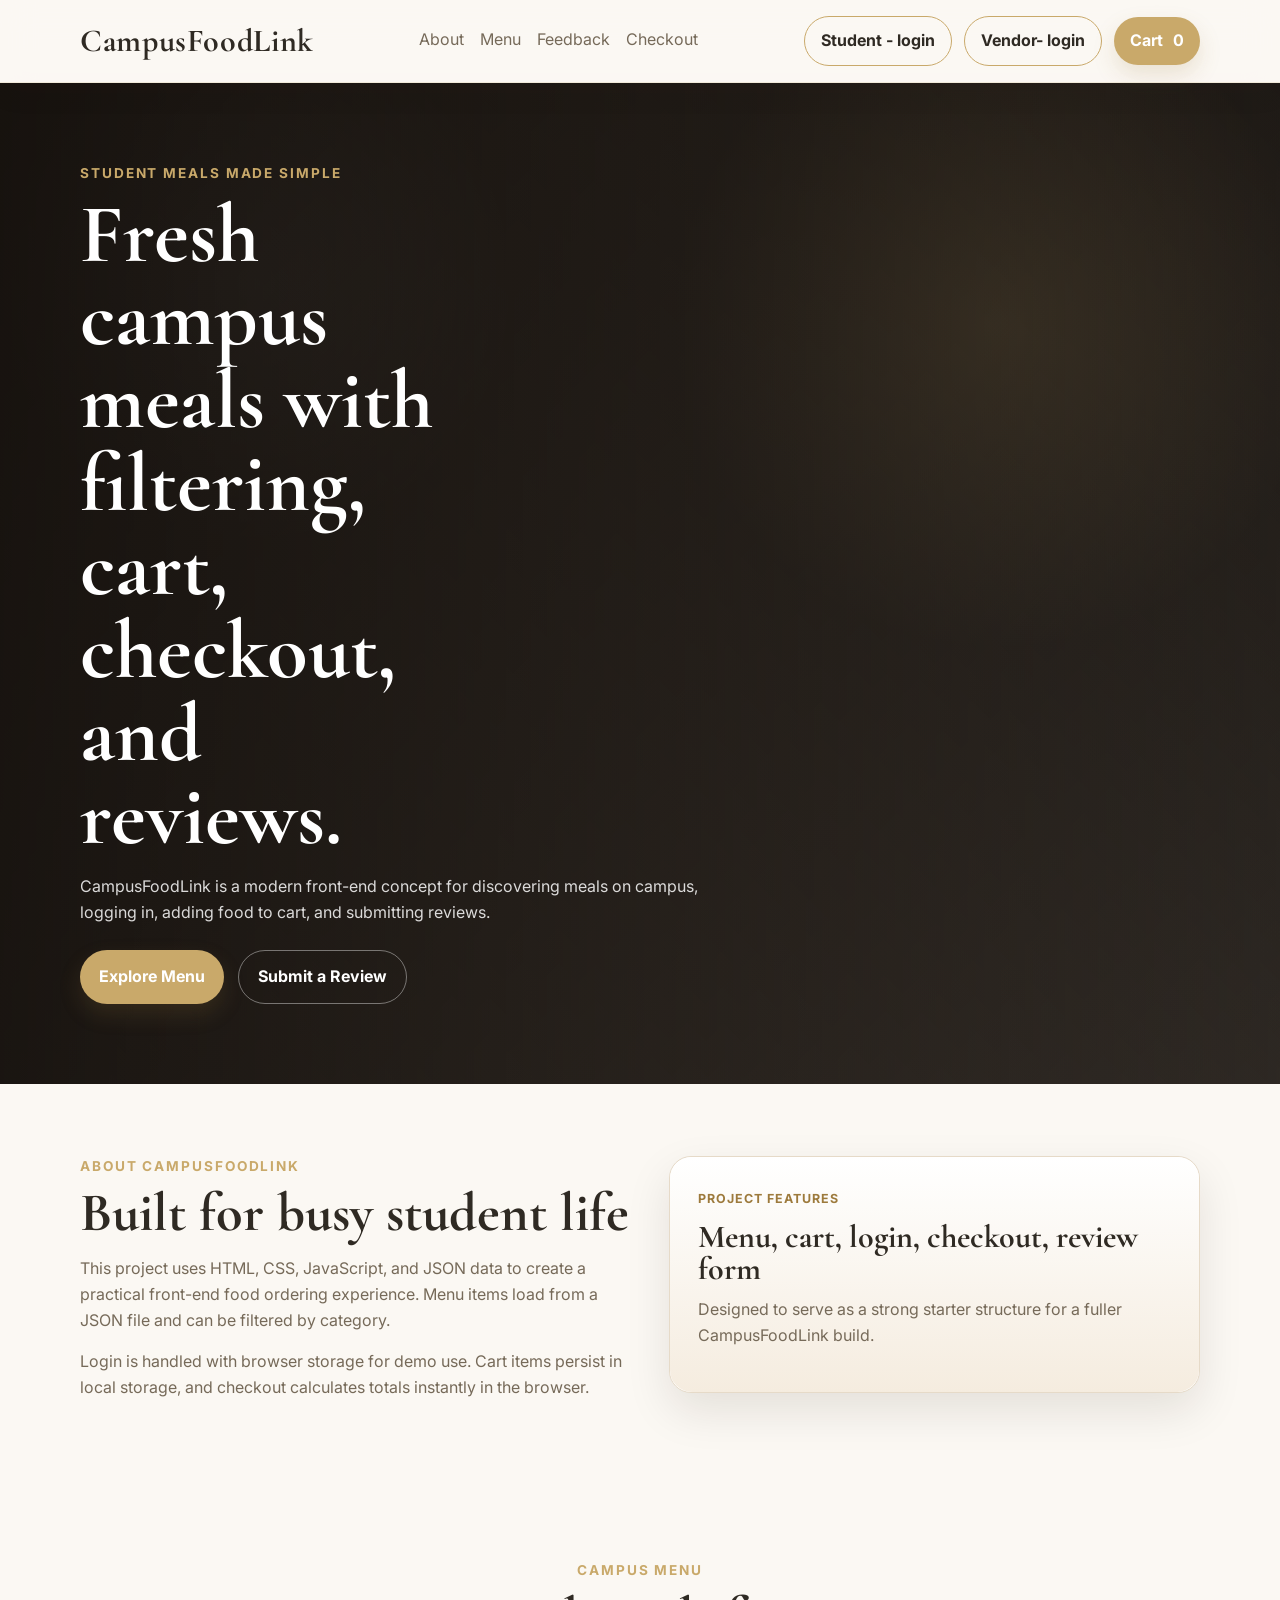
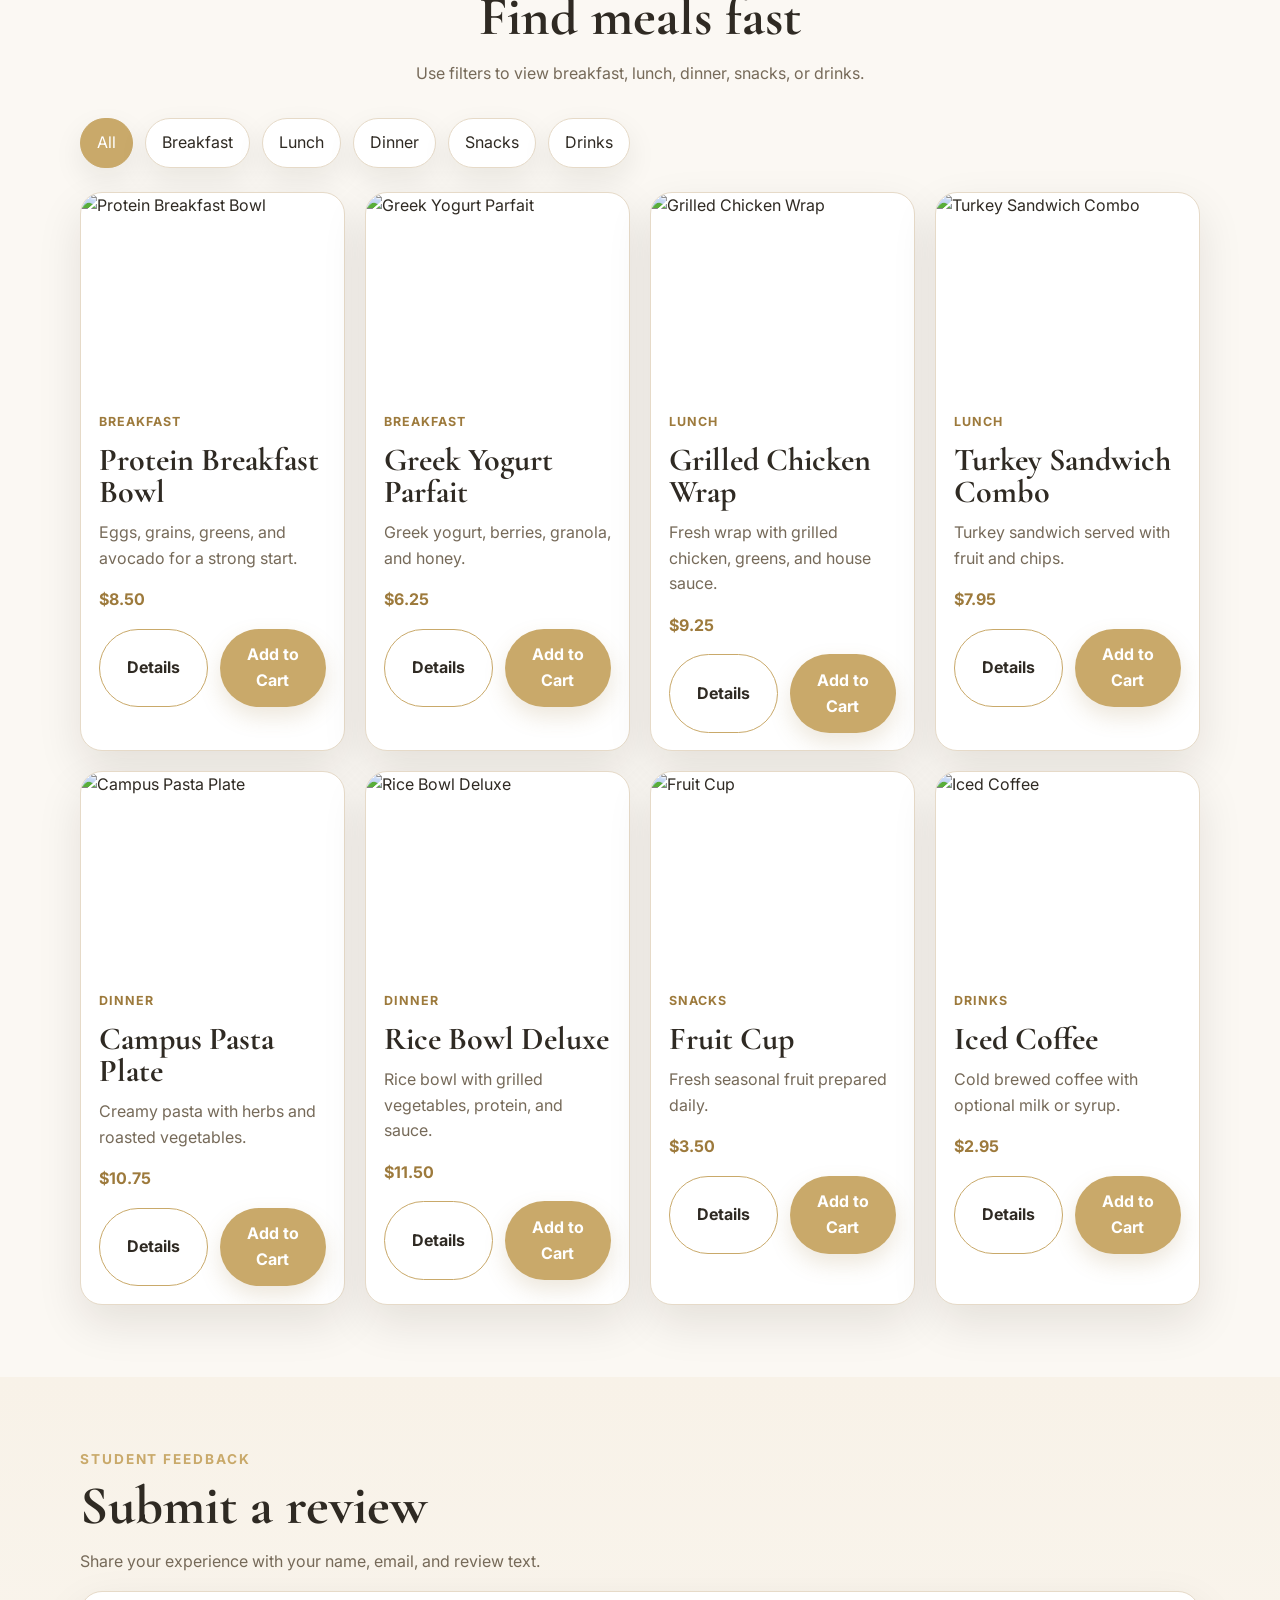
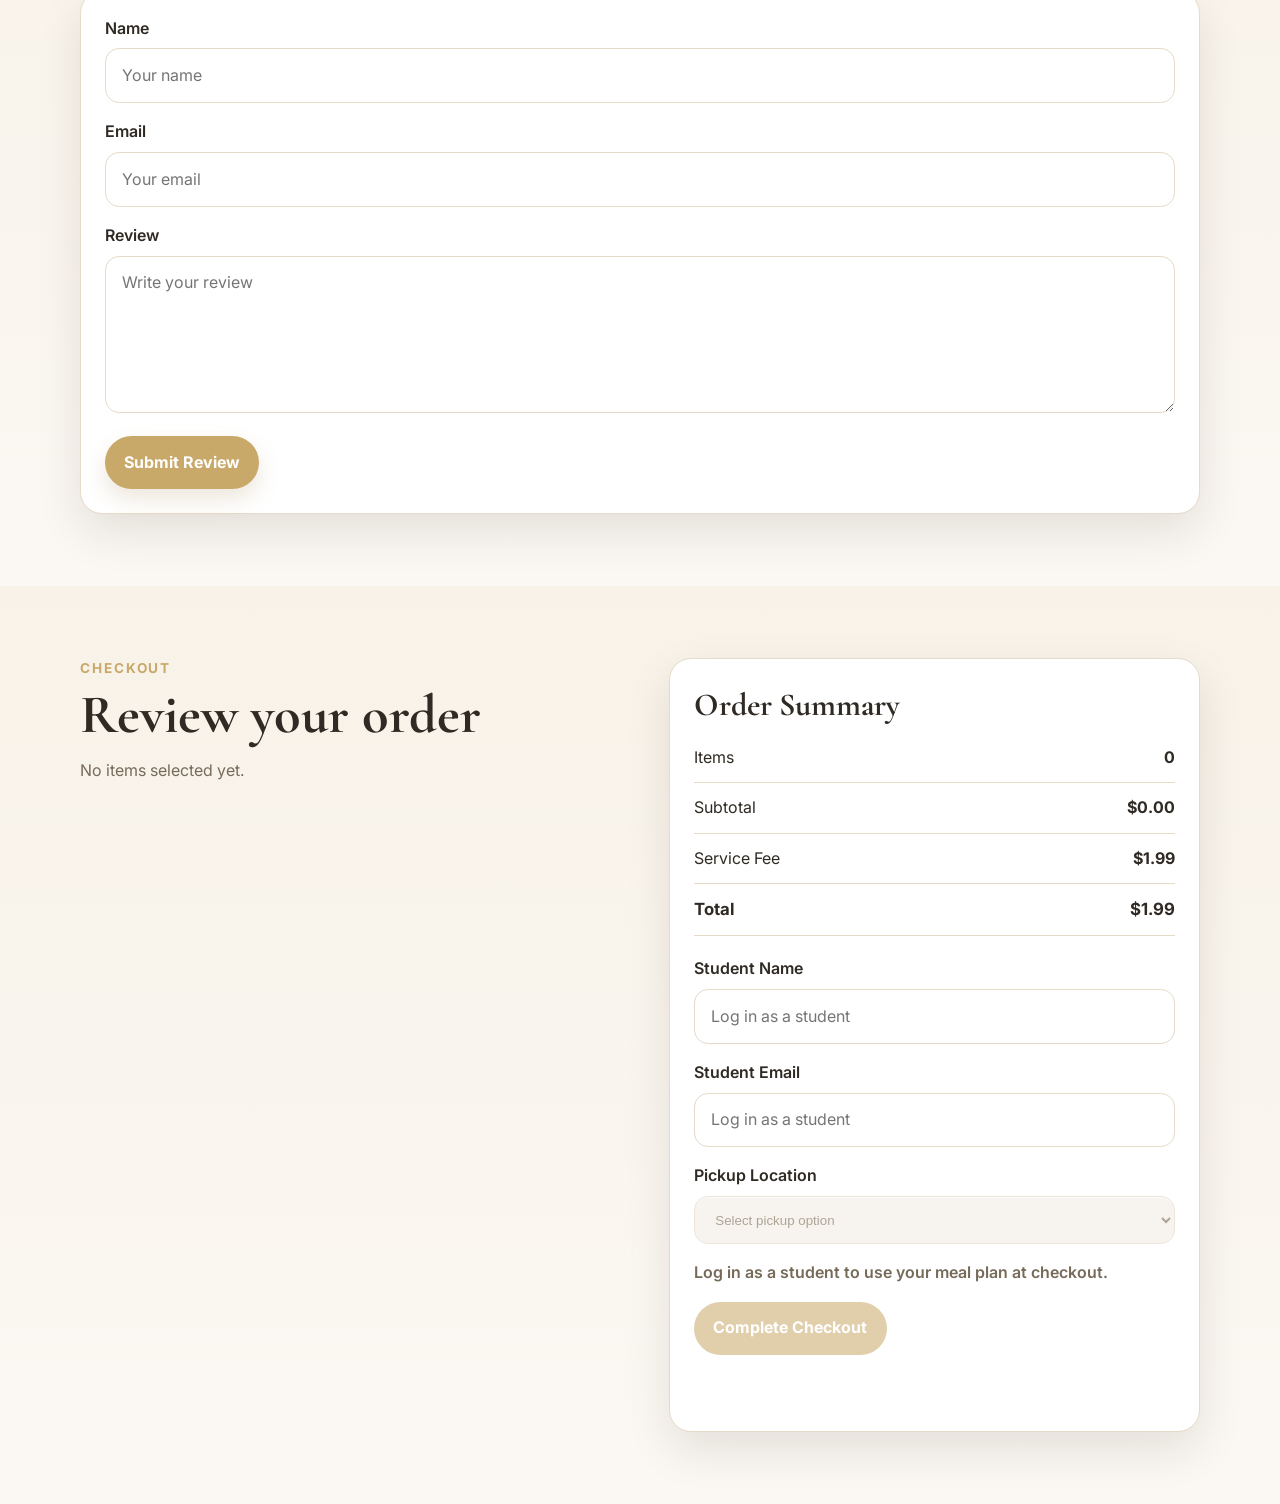
==== index.html @ eb5ac21d "Add files via upload" ====
<!DOCTYPE html>
<html lang="en">
<head>
  <meta charset="UTF-8" />
  <meta name="viewport" content="width=device-width, initial-scale=1.0" />
  <title>CampusFoodLink</title>
  <meta name="description" content="CampusFoodLink helps students discover meals, add items to cart, review food, and simulate checkout." />
  <link rel="preconnect" href="https://fonts.googleapis.com">
  <link rel="preconnect" href="https://fonts.gstatic.com" crossorigin>
  <link href="https://fonts.googleapis.com/css2?family=Cormorant+Garamond:wght@400;500;600;700&family=Inter:wght@400;500;600;700&display=swap" rel="stylesheet">
  <link rel="stylesheet" href="./styles.css" />
</head>
<body>
  <header class="site-header">
    <div class="container nav-wrap">
      <a class="brand" href="#home">CampusFoodLink</a>
      <nav class="site-nav" aria-label="Primary">
        <a href="#about">About</a>
        <a href="#menu">Menu</a>
        <a href="#reviews">Feedback</a>
        <a href="#checkout">Checkout</a>
      </nav>
      <div class="nav-actions">
        <button id="loginToggle" class="button button-outline button-small">Student - login</button>
        <button id="vendorToggle" class="button button-outline button-small">Vendor- login</button>
        <button id="cartToggle" class="button button-small">Cart <span style="padding-right: 10px;"> </span> <span id="cartCount"> 0</span></button>
      </div>
    </div>
  </header>

  <main>
    <section class="hero" id="home">
      <div class="hero-overlay"></div>
      <div class="container hero-content">
        <p class="eyebrow">Student meals made simple</p>
        <h1>Fresh campus meals with filtering, cart, checkout, and reviews.</h1>
        <p class="hero-copy">
          CampusFoodLink is a modern front-end concept for discovering meals on campus,
          logging in, adding food to cart, and submitting reviews.
        </p>
        <div class="hero-actions">
          <a class="button" href="#menu">Explore Menu</a>
          <a class="button button-ghost" href="#reviews">Submit a Review</a>
        </div>
      </div>
    </section>

    <section class="section-gap" id="about">
      <div class="container two-col">
        <div>
          <p class="eyebrow">About CampusFoodLink</p>
          <h2>Built for busy student life</h2>
          <p>
            This project uses HTML, CSS, JavaScript, and JSON data to create a practical
            front-end food ordering experience. Menu items load from a JSON file and can be filtered by category.
          </p>
          <p>
            Login is handled with browser storage for demo use. Cart items persist in local storage,
            and checkout calculates totals instantly in the browser.
          </p>
        </div>
        <div class="info-panel">
          <div class="info-card">
            <span class="tag">Project features</span>
            <h3>Menu, cart, login, checkout, review form</h3>
            <p>Designed to serve as a strong starter structure for a fuller CampusFoodLink build.</p>
          </div>
        </div>
      </div>
    </section>

    <section class="section-gap" id="menu">
      <div class="container">
        <div class="section-heading center">
          <p class="eyebrow">Campus menu</p>
          <h2>Find meals fast</h2>
          <p>Use filters to view breakfast, lunch, dinner, snacks, or drinks.</p>
        </div>

        <div class="filter-bar" id="filterBar">
          <button class="filter-button active" data-category="all">All</button>
          <button class="filter-button" data-category="breakfast">Breakfast</button>
          <button class="filter-button" data-category="lunch">Lunch</button>
          <button class="filter-button" data-category="dinner">Dinner</button>
          <button class="filter-button" data-category="snacks">Snacks</button>
          <button class="filter-button" data-category="drinks">Drinks</button>
        </div>

        <div id="menuGrid" class="menu-grid"></div>
      </div>
    </section>

    <section class="section-gap review-section" id="reviews">
      <div class="container review-layout">
        <div>
          <p class="eyebrow">Student feedback</p>
          <h2>Submit a review</h2>
          <p>Share your experience with your name, email, and review text.</p>
        </div>

        <form id="reviewForm" class="review-form card-panel">
          <label>
            <span>Name</span>
            <input type="text" id="reviewName" required placeholder="Your name" />
          </label>
          <label>
            <span>Email</span>
            <input type="email" id="reviewEmail" required placeholder="Your email" />
          </label>
          <label>
            <span>Review</span>
            <textarea id="reviewText" rows="5" required placeholder="Write your review"></textarea>
          </label>
          <button type="submit" class="button">Submit Review</button>
        </form>
      </div>

    </section>

    <section class="section-gap checkout-section" id="checkout">
      <div class="container two-col checkout-layout">
        <div>
          <p class="eyebrow">Checkout</p>
          <h2>Review your order</h2>
          <div id="checkoutItems" class="checkout-items"></div>
        </div>

        <div class="card-panel checkout-summary">
          <h3>Order Summary</h3>
          <div class="summary-row">
            <span>Items</span>
            <strong id="summaryCount">0</strong>
          </div>
          <div class="summary-row">
            <span>Subtotal</span>
            <strong id="summarySubtotal">$0.00</strong>
          </div>
          <div class="summary-row">
            <span>Service Fee</span>
            <strong id="summaryFee">$1.99</strong>
          </div>
          <div class="summary-row total">
            <span>Total</span>
            <strong id="summaryTotal">$1.99</strong>
          </div>

          <form id="checkoutForm" class="checkout-form">
            <label>
              <span>Student Name</span>
              <input type="text" id="checkoutName" required placeholder="Log in as a student" readonly />
            </label>
            <label>
              <span>Student Email</span>
              <input type="email" id="checkoutEmail" required placeholder="Log in as a student" readonly />
            </label>
            <label>
              <span>Pickup Location</span>
              <select id="checkoutLocation" required>
                <option value="">Select pickup option</option>
                <option value="Drive-thru">Drive-thru</option>
                <option value="Side-entry">Side-entry</option>
                <option value="Main entry">Main entry</option>
              </select>
            </label>
            <p id="checkoutAccountHint" class="status-message">Log in as a student to use your meal plan at checkout.</p>
            <button id="checkoutSubmit" type="submit" class="button">Complete Checkout</button>
          </form>
          <p id="checkoutMessage" class="status-message" role="status" aria-live="polite"></p>
        </div>
      </div>
    </section>
  </main>

  <aside id="loginModal" class="modal hidden" aria-hidden="true" role="dialog" aria-modal="true" aria-labelledby="loginTitle">
    <div class="modal-card">
      <button id="closeLogin" class="close-button" aria-label="Close">&times;</button>
      <p class="eyebrow">Student access</p>
      <h2 id="loginTitle">Student Login</h2>
      <p class="modal-copy">Use the demo student account to sign in on the main page.</p>
      <p class="credential-note"><strong>Email:</strong> student@campusfoodlink.com<br><strong>Password:</strong> student123</p>
      <form id="loginForm" class="login-form">
        <label>
          <span>Email</span>
          <input type="email" id="loginEmail" required placeholder="Student email" />
        </label>
        <label>
          <span>Password</span>
          <input type="password" id="loginPassword" required placeholder="Student password" />
        </label>
        <button type="submit" class="button">Login</button>
      </form>
      <p id="loginStatus" class="status-message" role="status" aria-live="polite"></p>
    </div>
  </aside>

  <aside id="cartDrawer" class="cart-drawer hidden" aria-hidden="true" role="dialog" aria-modal="true" aria-labelledby="cartTitle">
    <div class="cart-panel">
      <div class="cart-header">
        <h2 id="cartTitle">Your Cart</h2>
        <button id="closeCart" class="close-button" aria-label="Close">&times;</button>
      </div>
      <div id="cartItems" class="cart-items"></div>
      <div class="cart-footer">
        <div class="summary-row total">
          <span>Total</span>
          <strong id="cartTotal">$0.00</strong>
        </div>
        <a href="#checkout" id="goCheckout" class="button">Go to Checkout</a>
      </div>
    </div>
  </aside>

  <aside id="vendorModal" class="modal hidden" aria-hidden="true" role="dialog" aria-modal="true" aria-labelledby="vendorTitle">
    <div class="modal-card">
      <button id="closeVendor" class="close-button" aria-label="Close">&times;</button>
      <p class="eyebrow">Vendor access</p>
      <h2 id="vendorTitle">Vendor Login</h2>
      <p class="modal-copy">Use the demo vendor account to open the Manage Menu page.</p>
      <p class="credential-note"><strong>Email:</strong> vendor@campusfoodlink.com<br><strong>Password:</strong> vendor123</p>
      <form id="vendorForm" class="login-form">
        <label>
          <span>Email</span>
          <input type="email" id="vendorEmail" required placeholder="Vendor email" />
        </label>
        <label>
          <span>Password</span>
          <input type="password" id="vendorPassword" required placeholder="Vendor password" />
        </label>
        <button type="submit" class="button">Open Manage Menu</button>
      </form>
      <p id="vendorStatus" class="status-message" role="status" aria-live="polite"></p>
    </div>
  </aside>

  <aside id="reviewThanksModal" class="modal hidden" aria-hidden="true" role="dialog" aria-modal="true" aria-labelledby="reviewThanksTitle">
    <div class="modal-card">
      <button id="closeReviewThanks" class="close-button" aria-label="Close">&times;</button>
      <p class="eyebrow">Feedback received</p>
      <h2 id="reviewThanksTitle">Thank you for submitting your feedback.</h2>
      <p>We appreciate your response.</p>
      <button id="reviewThanksConfirm" class="button">Close</button>
    </div>
  </aside>

  <aside id="checkoutThanksModal" class="modal hidden" aria-hidden="true" role="dialog" aria-modal="true" aria-labelledby="checkoutThanksTitle">
    <div class="modal-card">
      <button id="closeCheckoutThanks" class="close-button" aria-label="Close">&times;</button>
      <p class="eyebrow">Order confirmed</p>
      <h2 id="checkoutThanksTitle">Checkout complete.</h2>
      <p>Please check email for receipt.</p>
      <div class="hero-actions">
        <button id="viewOrderStatus" class="button button-outline">View Order Status</button>
        <button id="checkoutThanksConfirm" class="button">Close</button>
      </div>
    </div>
  </aside>

  <script src="./script.js"></script>
</body>
</html>
---- styles.css ----
:root{
  --bg:#fbf8f3;
  --surface:#ffffff;
  --surface-soft:#f5ecdf;
  --text:#2f2a23;
  --muted:#766a59;
  --line:#e6dac8;
  --accent:#c9a96a;
  --accent-dark:#9d7a3c;
  --dark:#16120f;
  --dark-2:#231d17;
  --shadow:0 18px 45px rgba(29,21,13,0.10);
  --shadow-soft:0 12px 30px rgba(29,21,13,0.08);
  --shadow-strong:0 24px 60px rgba(29,21,13,0.16);
  --radius:22px;
}

*{box-sizing:border-box}
html{scroll-behavior:smooth}
body{
  margin:0;
  background:var(--bg);
  color:var(--text);
  font-family:"Inter",Arial,sans-serif;
  line-height:1.6;
  overflow-x:hidden;
}

a{text-decoration:none;color:inherit}
img{display:block;max-width:100%}
button,input,textarea{font:inherit}

a,
button,
input,
textarea{
  transition:color 0.22s ease, background-color 0.22s ease, border-color 0.22s ease, transform 0.22s ease, box-shadow 0.22s ease, opacity 0.22s ease;
}

.container{
  width:min(1120px,calc(100% - 2rem));
  margin:0 auto;
}

.site-header{
  position:sticky;
  top:0;
  z-index:30;
  backdrop-filter:blur(16px);
  background:rgba(251,248,243,0.92);
  border-bottom:1px solid rgba(201,169,106,0.18);
  box-shadow:0 10px 30px rgba(34,26,18,0.05);
}

.nav-wrap{
  display:flex;
  align-items:center;
  justify-content:space-between;
  gap:1rem;
  padding:1rem 0;
}

.brand,
h1,h2,h3{
  font-family:"Cormorant Garamond",Georgia,serif;
  line-height:1;
}

.brand{
  font-size:2rem;
  font-weight:700;
  letter-spacing:0.02em;
}

.brand:hover{
  color:var(--accent-dark);
}

.site-nav{
  display:flex;
  gap:1rem;
  color:var(--muted);
}

.site-nav a{
  position:relative;
  padding-bottom:0.2rem;
}

.site-nav a::after{
  content:"";
  position:absolute;
  left:0;
  bottom:0;
  width:100%;
  height:1px;
  background:var(--accent);
  transform:scaleX(0);
  transform-origin:left;
  transition:transform 0.22s ease;
}

.site-nav a:hover{
  color:var(--text);
}

.site-nav a:hover::after,
.site-nav a:focus-visible::after{
  transform:scaleX(1);
}

.nav-actions{
  display:flex;
  gap:0.75rem;
  align-items:center;
}

.button{
  display:inline-flex;
  align-items:center;
  justify-content:center;
  min-height:46px;
  padding:0.85rem 1.2rem;
  border:none;
  border-radius:999px;
  background:var(--accent);
  color:#fff;
  font-weight:700;
  cursor:pointer;
  box-shadow:0 10px 22px rgba(157,122,60,0.18);
}

.button:hover{
  background:var(--accent-dark);
  transform:translateY(-2px);
  box-shadow:0 14px 26px rgba(157,122,60,0.24);
}

.button:disabled{
  opacity:0.55;
  cursor:not-allowed;
  transform:none;
  box-shadow:none;
}

.button-outline{
  background:transparent;
  color:var(--text);
  border:1px solid var(--accent);
  box-shadow:none;
}

.button-outline:hover{
  background:var(--accent);
  color:#fff;
}

.button-ghost{
  background:transparent;
  color:#fff;
  border:1px solid rgba(255,255,255,0.4);
  box-shadow:none;
}

.button-ghost:hover{
  background:rgba(255,255,255,0.12);
  border-color:rgba(255,255,255,0.7);
}

.button:focus-visible,
.filter-button:focus-visible,
.close-button:focus-visible,
.qty-button:focus-visible,
.remove-link:focus-visible,
input:focus-visible,
textarea:focus-visible,
.site-nav a:focus-visible,
.brand:focus-visible{
  outline:3px solid rgba(201,169,106,0.32);
  outline-offset:3px;
}

.button-small{
  min-height:40px;
  padding:0.7rem 1rem;
}

.hero{
  position:relative;
  min-height:86svh;
  display:flex;
  align-items:center;
  background:
    radial-gradient(circle at 20% 20%, rgba(255,255,255,0.08), transparent 20%),
    linear-gradient(135deg, rgba(38,31,24,0.82), rgba(24,21,18,0.58)),
    linear-gradient(45deg, rgba(90,69,48,0.64), rgba(48,37,27,0.78) 55%, rgba(22,18,15,0.92)),
    url("https://images.unsplash.com/photo-1544025162-d76694265947?auto=format&fit=crop&w=1600&q=80");
  background-size:cover;
  background-position:center;
}

.hero-overlay{
  position:absolute;
  inset:0;
  background:
    linear-gradient(90deg, rgba(17,13,10,0.82), rgba(17,13,10,0.2)),
    radial-gradient(circle at 78% 24%, rgba(201,169,106,0.18), transparent 26%);
}

.hero-content{
  position:relative;
  z-index:1;
  color:#fff;
  padding:5rem 0;
  animation:fadeUp 0.8s ease both;
}

.eyebrow{
  margin:0 0 0.5rem;
  color:var(--accent);
  font-size:0.85rem;
  font-weight:700;
  letter-spacing:0.14em;
  text-transform:uppercase;
}

h1{
  margin:0 0 1rem;
  font-size:clamp(3rem,8vw,5.2rem);
  max-width:10ch;
}

h2{
  margin:0 0 1rem;
  font-size:clamp(2.2rem,5vw,3.4rem);
}

h3{
  margin:0.35rem 0 0.75rem;
  font-size:2rem;
}

p{
  margin:0 0 1rem;
  color:var(--muted);
}

.hero-copy{
  max-width:40rem;
  color:rgba(255,255,255,0.84);
}

.hero-actions{
  display:flex;
  flex-wrap:wrap;
  gap:0.85rem;
  margin-top:1.5rem;
}

.section-gap{
  padding:4.5rem 0;
}

.two-col{
  display:grid;
  grid-template-columns:1.05fr 1fr;
  gap:2rem;
  align-items:start;
}

.info-panel,
.card-panel,
.menu-card,
.review-card{
  background:var(--surface);
  border:1px solid var(--line);
  border-radius:var(--radius);
  box-shadow:var(--shadow);
  transition:transform 0.24s ease, box-shadow 0.24s ease, border-color 0.24s ease;
}

.info-card{
  padding:1.75rem;
  background:linear-gradient(180deg,#fff,var(--surface-soft));
  border-radius:var(--radius);
}

.info-panel:hover,
.card-panel:hover,
.review-card:hover{
  transform:translateY(-4px);
  box-shadow:var(--shadow-strong);
}

.tag{
  display:inline-block;
  margin-bottom:0.4rem;
  color:var(--accent-dark);
  font-size:0.78rem;
  font-weight:700;
  text-transform:uppercase;
  letter-spacing:0.08em;
}

.section-heading.center{
  text-align:center;
  max-width:42rem;
  margin:0 auto 2rem;
}

.filter-bar{
  display:flex;
  gap:0.75rem;
  flex-wrap:wrap;
  margin-bottom:1.5rem;
}

.filter-button{
  min-height:40px;
  padding:0.7rem 1rem;
  border-radius:999px;
  border:1px solid var(--line);
  background:#fff;
  color:var(--text);
  cursor:pointer;
  box-shadow:var(--shadow-soft);
}

.filter-button:hover{
  transform:translateY(-2px);
  border-color:var(--accent);
  color:var(--accent-dark);
}

.filter-button.active{
  background:var(--accent);
  border-color:var(--accent);
  color:#fff;
}

.menu-grid{
  display:grid;
  grid-template-columns:repeat(4,1fr);
  gap:1.25rem;
}

.menu-card{
  overflow:hidden;
}

.menu-card:hover{
  transform:translateY(-8px);
  border-color:rgba(201,169,106,0.6);
  box-shadow:var(--shadow-strong);
}

.menu-card img{
  width:100%;
  aspect-ratio:4/3;
  object-fit:cover;
  transition:transform 0.45s ease, filter 0.45s ease;
}

.menu-card:hover img{
  transform:scale(1.06);
  filter:saturate(1.06) contrast(1.02);
}

.menu-card-body{
  padding:1.1rem;
}

.price-row{
  display:flex;
  justify-content:space-between;
  gap:1rem;
  align-items:center;
}

.price{
  color:var(--accent-dark);
  font-weight:700;
}

.menu-actions{
  display:flex;
  gap:0.75rem;
  margin-top:1rem;
}

.menu-actions .button,
.menu-actions .button-outline{
  flex:1;
}

.review-section,
.status-section,
.checkout-section{
  background:linear-gradient(180deg,#f8f2e8,#fbf8f3);
}

.review-layout,
.checkout-layout{
  align-items:start;
}

.review-form,
.checkout-summary{
  padding:1.5rem;
}

.review-form label,
.login-form label,
.checkout-form label{
  display:block;
  margin-bottom:1rem;
}

.review-form span,
.login-form span,
.checkout-form span{
  display:block;
  margin-bottom:0.45rem;
  font-weight:600;
  color:var(--text);
}

select,
input,
textarea{
  width:100%;
  min-height:48px;
  padding:0.85rem 1rem;
  border:1px solid var(--line);
  border-radius:14px;
  background:#fff;
  color:var(--text);
  box-shadow:inset 0 1px 0 rgba(255,255,255,0.75);
}

select:hover,
input:hover,
textarea:hover{
  border-color:#d4bea0;
}

select:disabled,
input:disabled,
textarea:disabled{
  background:#f4efe7;
  color:#8b7e6b;
  cursor:not-allowed;
}

select:focus,
input:focus,
textarea:focus{
  border-color:var(--accent);
  box-shadow:0 0 0 4px rgba(201,169,106,0.15);
  outline:none;
}

textarea{
  min-height:140px;
  resize:vertical;
}

.status-message{
  margin-top:0.75rem;
  min-height:1.5rem;
  font-weight:600;
}

.status-board{
  display:grid;
  grid-template-columns:1.35fr 0.9fr;
  gap:1.25rem;
  align-items:start;
}

.status-steps{
  position:relative;
  display:grid;
  grid-template-columns:repeat(3,1fr);
  gap:1rem;
  padding-top:0.6rem;
}

.status-steps::before{
  content:"";
  position:absolute;
  left:8%;
  right:8%;
  top:2rem;
  height:6px;
  border-radius:999px;
  background:linear-gradient(90deg, rgba(201,169,106,0.18), rgba(201,169,106,0.35), rgba(111,155,88,0.18));
  box-shadow:inset 0 1px 0 rgba(255,255,255,0.9);
}

.status-step{
  position:relative;
  z-index:1;
  overflow:hidden;
  padding:1.4rem;
  border:1px solid var(--line);
  border-radius:22px;
  background:
    linear-gradient(180deg, rgba(255,255,255,0.96), rgba(250,246,240,0.94)),
    radial-gradient(circle at top left, rgba(201,169,106,0.08), transparent 46%);
  box-shadow:var(--shadow-soft);
  transition:transform 0.35s ease, box-shadow 0.35s ease, border-color 0.35s ease, opacity 0.35s ease, background 0.35s ease;
}

.status-step::before{
  content:"";
  position:absolute;
  inset:0;
  background:linear-gradient(120deg, transparent 18%, rgba(255,255,255,0.55) 46%, transparent 72%);
  opacity:0;
  transform:translateX(-135%);
}

.status-step h3{
  margin-bottom:0.55rem;
  font-size:1.9rem;
}

.status-step p{
  margin:0;
}

.status-step-number{
  position:relative;
  display:inline-flex;
  align-items:center;
  justify-content:center;
  width:50px;
  height:50px;
  margin-bottom:0.9rem;
  border-radius:999px;
  background:linear-gradient(180deg, #f8efe1, #efdfc4);
  color:var(--accent-dark);
  font-weight:700;
  box-shadow:0 10px 22px rgba(157,122,60,0.14);
}

.status-step.is-current{
  border-color:var(--accent);
  box-shadow:0 24px 45px rgba(157,122,60,0.18);
  transform:translateY(-6px) scale(1.01);
}

.status-step.is-current .status-step-number{
  background:linear-gradient(180deg, #d7b57a, #b98e45);
  color:#fff;
  animation:statusPulse 1.8s ease-in-out infinite;
}

.status-step.is-current::before{
  opacity:1;
  animation:statusSweep 1.8s linear infinite;
}

.status-step.is-complete{
  border-color:#b9d1ab;
  background:
    linear-gradient(180deg, rgba(255,255,255,0.98), rgba(241,250,235,0.95)),
    radial-gradient(circle at top left, rgba(111,155,88,0.1), transparent 50%);
}

.status-step.is-complete .status-step-number{
  background:linear-gradient(180deg, #83aa69, #5d8647);
  color:#fff;
  font-size:0;
}

.status-step.is-complete .status-step-number::before{
  content:"\2713";
  font-size:1rem;
}

.status-step.is-upcoming{
  opacity:0.78;
  transform:translateY(2px);
}

.status-summary{
  padding:1.5rem;
  background:
    linear-gradient(180deg, rgba(255,255,255,0.98), rgba(247,241,232,0.96)),
    radial-gradient(circle at top right, rgba(201,169,106,0.08), transparent 42%);
  border:1px solid rgba(201,169,106,0.18);
  box-shadow:0 18px 36px rgba(29,21,13,0.08);
}

.status-summary-row{
  display:flex;
  justify-content:space-between;
  gap:1rem;
  padding:0.8rem 0;
  border-bottom:1px solid var(--line);
}

.modal-copy{
  margin-bottom:0.75rem;
}

.credential-note{
  padding:0.9rem 1rem;
  border:1px solid var(--line);
  border-radius:16px;
  background:linear-gradient(180deg,#fff,var(--surface-soft));
}

.review-list{
  display:grid;
  grid-template-columns:repeat(3,1fr);
  gap:1rem;
  margin-top:2rem;
}

.review-card{
  padding:1.2rem;
}

.review-section .card-panel:hover,
.review-section .review-card:hover{
  transform:none;
  box-shadow:var(--shadow);
}

.review-card small{
  color:var(--muted);
}

.checkout-items,
.cart-items{
  display:grid;
  gap:0.85rem;
}

.checkout-item,
.cart-item{
  display:grid;
  grid-template-columns:80px 1fr auto;
  gap:0.85rem;
  align-items:center;
  padding:0.9rem;
  background:#fff;
  border:1px solid var(--line);
  border-radius:18px;
  transition:transform 0.22s ease, box-shadow 0.22s ease, border-color 0.22s ease;
}

.checkout-item:hover,
.cart-item:hover{
  transform:translateY(-2px);
  border-color:#d9c19d;
  box-shadow:var(--shadow-soft);
}

.checkout-item img,
.cart-item img{
  width:80px;
  height:80px;
  object-fit:cover;
  border-radius:14px;
}

.summary-row{
  display:flex;
  justify-content:space-between;
  gap:1rem;
  padding:0.75rem 0;
  border-bottom:1px solid var(--line);
}

.summary-row.total{
  font-size:1.05rem;
  font-weight:700;
}

.checkout-form{
  margin-top:1.25rem;
}

.modal,
.cart-drawer{
  position:fixed;
  inset:0;
  background:rgba(0,0,0,0.52);
  display:grid;
  place-items:center;
  z-index:40;
}

.hidden{
  display:none;
}

.modal-card,
.cart-panel{
  width:min(100% - 1.5rem, 520px);
  background:#fff;
  border-radius:24px;
  padding:1.4rem;
  box-shadow:var(--shadow);
  animation:modalIn 0.28s ease both;
}

.cart-panel{
  width:min(100% - 1rem, 560px);
  max-height:85svh;
  overflow:auto;
}

.close-button{
  border:none;
  background:transparent;
  font-size:2rem;
  line-height:1;
  cursor:pointer;
  border-radius:999px;
  padding:0.15rem 0.45rem;
}

.close-button:hover{
  background:rgba(201,169,106,0.14);
  color:var(--accent-dark);
  transform:rotate(90deg);
}

.cart-header{
  display:flex;
  justify-content:space-between;
  align-items:center;
  margin-bottom:1rem;
}

.cart-footer{
  margin-top:1rem;
}

.qty-controls{
  display:flex;
  align-items:center;
  gap:0.4rem;
}

.qty-button{
  width:32px;
  height:32px;
  border-radius:50%;
  border:1px solid var(--line);
  background:#fff;
  cursor:pointer;
}

.qty-button:hover{
  border-color:var(--accent);
  color:var(--accent-dark);
  transform:translateY(-1px);
}

.remove-link{
  color:#b14a36;
  background:none;
  border:none;
  cursor:pointer;
  padding:0;
}

.remove-link:hover{
  color:#8f2f1b;
}

.manage-hero{
  min-height:52svh;
  background:
    radial-gradient(circle at 12% 18%, rgba(255,255,255,0.08), transparent 18%),
    linear-gradient(135deg, rgba(20,31,27,0.94), rgba(26,45,39,0.78)),
    linear-gradient(45deg, #264036, #162720 58%, #101814);
}

.account-hero{
  min-height:48svh;
  background:
    radial-gradient(circle at 18% 18%, rgba(255,255,255,0.08), transparent 18%),
    linear-gradient(135deg, rgba(19,31,45,0.94), rgba(28,42,64,0.78)),
    linear-gradient(45deg, #29405d, #1b2a3d 58%, #121923);
}

.account-section,
.manage-section{
  background:linear-gradient(180deg,#f7f1e8,#fbf8f3);
}

.account-layout,
.manage-layout{
  display:grid;
  grid-template-columns:1.2fr 0.95fr;
  gap:1.5rem;
  align-items:start;
}

.account-grid{
  display:grid;
  grid-template-columns:repeat(3, minmax(0, 1fr));
  gap:1.5rem;
  align-items:start;
}

.account-balance-card,
.account-summary-card{
  padding:1.5rem;
}

.deposit-card{
  height:100%;
  padding:1.5rem;
}

.balance-amount{
  margin:0.2rem 0 0.6rem;
  color:var(--text);
  font-size:clamp(2.4rem, 6vw, 4rem);
  font-weight:700;
  line-height:1;
}

.balance-note{
  margin:0;
}

.purchase-history-list{
  display:grid;
  gap:1rem;
}

.deposit-form{
  display:grid;
  gap:1rem;
}

.deposit-options{
  display:grid;
  grid-template-columns:repeat(4, minmax(0, 1fr));
  gap:0.75rem;
}

.deposit-option{
  position:relative;
}

.deposit-option input{
  position:absolute;
  opacity:0;
  pointer-events:none;
}

.deposit-option span{
  display:flex;
  align-items:center;
  justify-content:center;
  min-height:58px;
  padding:0.9rem 1rem;
  border:1px solid var(--line);
  border-radius:18px;
  background:#fff;
  box-shadow:var(--shadow-soft);
  font-weight:700;
  cursor:pointer;
  transition:transform 0.22s ease, border-color 0.22s ease, box-shadow 0.22s ease, background-color 0.22s ease, color 0.22s ease;
}

.deposit-option span:hover{
  transform:translateY(-2px);
  border-color:var(--accent);
  color:var(--accent-dark);
}

.deposit-option input:checked + span{
  background:var(--accent);
  color:#fff;
  border-color:var(--accent);
  box-shadow:0 14px 26px rgba(157,122,60,0.18);
}

.purchase-card{
  padding:1.3rem 1.4rem;
  border:1px solid var(--line);
  border-radius:22px;
  background:linear-gradient(180deg,#fffdf9,#fff);
  box-shadow:var(--shadow-soft);
  transition:transform 0.22s ease, box-shadow 0.22s ease, border-color 0.22s ease;
}

.purchase-card summary{
  list-style:none;
  cursor:pointer;
}

.purchase-card summary::-webkit-details-marker{
  display:none;
}

.purchase-card[open]{
  box-shadow:var(--shadow);
}

.purchase-card:hover{
  transform:translateY(-3px);
  border-color:#d9c19d;
  box-shadow:var(--shadow);
}

.purchase-card-header{
  display:flex;
  justify-content:space-between;
  gap:1rem;
  align-items:flex-start;
  position:relative;
  padding-right:2rem;
}

.purchase-card-header::after{
  content:"+";
  position:absolute;
  top:0.15rem;
  right:0;
  color:var(--accent-dark);
  font-size:1.4rem;
  line-height:1;
  transition:transform 0.22s ease;
}

.purchase-card[open] .purchase-card-header::after{
  transform:rotate(45deg);
}

.receipt-meta{
  display:flex;
  flex-wrap:wrap;
  gap:0.75rem 1.5rem;
  margin-top:1rem;
  margin-bottom:1rem;
  color:var(--muted);
}

.receipt-sheet{
  padding:1rem 1.1rem;
  border:1px dashed #d9c7ad;
  border-radius:18px;
  background:
    linear-gradient(180deg, rgba(245,236,223,0.45), rgba(255,255,255,0.85)),
    repeating-linear-gradient(
      180deg,
      transparent 0,
      transparent 31px,
      rgba(118,106,89,0.08) 31px,
      rgba(118,106,89,0.08) 32px
    );
}

.receipt-lines{
  display:grid;
  gap:0.85rem;
  margin-bottom:1rem;
}

.receipt-line{
  display:flex;
  justify-content:space-between;
  gap:1rem;
  align-items:flex-start;
}

.receipt-line p{
  margin:0.2rem 0 0;
  font-size:0.92rem;
}

.receipt-line span{
  color:var(--text);
  font-weight:700;
}

.receipt-summary{
  padding-top:0.9rem;
  border-top:1px solid rgba(118,106,89,0.22);
  display:grid;
  gap:0.55rem;
}

.receipt-total-row{
  display:flex;
  justify-content:space-between;
  gap:1rem;
  align-items:center;
}

.receipt-total-row.grand-total{
  margin-top:0.25rem;
  padding-top:0.7rem;
  border-top:1px solid rgba(118,106,89,0.22);
  color:var(--text);
  font-size:1.05rem;
}

.manage-list-panel,
.manage-form-panel{
  padding:1.5rem;
}

.manage-header{
  display:flex;
  justify-content:space-between;
  gap:1rem;
  align-items:flex-start;
  margin-bottom:1.5rem;
}

.manage-menu-grid{
  display:grid;
  gap:1rem;
}

.manage-item-card{
  display:grid;
  grid-template-columns:120px 1fr;
  gap:1rem;
  padding:1rem;
  border:1px solid var(--line);
  border-radius:20px;
  background:#fff;
  box-shadow:var(--shadow-soft);
  transition:transform 0.22s ease, box-shadow 0.22s ease, border-color 0.22s ease;
}

.manage-item-card:hover{
  transform:translateY(-3px);
  border-color:#d9c19d;
  box-shadow:var(--shadow);
}

.manage-item-card img{
  width:120px;
  height:120px;
  border-radius:18px;
  object-fit:cover;
}

.manage-item-body h3{
  font-size:1.8rem;
}

.manage-item-meta{
  display:flex;
  justify-content:space-between;
  gap:1rem;
  align-items:center;
}

.manage-form-actions{
  display:flex;
  flex-wrap:wrap;
  gap:0.75rem;
  margin-top:1rem;
}

.image-preview-wrap{
  margin-top:0.5rem;
}

.image-preview{
  width:100%;
  max-width:280px;
  aspect-ratio:4/3;
  object-fit:cover;
  border-radius:18px;
  border:1px solid var(--line);
  box-shadow:var(--shadow-soft);
}

@keyframes fadeUp{
  from{
    opacity:0;
    transform:translateY(22px);
  }
  to{
    opacity:1;
    transform:translateY(0);
  }
}

@keyframes modalIn{
  from{
    opacity:0;
    transform:translateY(12px) scale(0.98);
  }
  to{
    opacity:1;
    transform:translateY(0) scale(1);
  }
}

@keyframes statusPulse{
  0%, 100%{
    box-shadow:0 10px 22px rgba(157,122,60,0.18);
    transform:scale(1);
  }
  50%{
    box-shadow:0 0 0 10px rgba(201,169,106,0.12), 0 14px 30px rgba(157,122,60,0.2);
    transform:scale(1.05);
  }
}

@keyframes statusSweep{
  from{
    transform:translateX(-135%);
  }
  to{
    transform:translateX(135%);
  }
}

@media (max-width: 980px){
  .site-nav{display:none}
  .menu-grid{grid-template-columns:repeat(2,1fr)}
  .review-list{grid-template-columns:repeat(2,1fr)}
  .two-col{grid-template-columns:1fr}
  .status-board{grid-template-columns:1fr}
  .status-steps{grid-template-columns:1fr}
  .status-steps::before{display:none}
  .account-layout{grid-template-columns:1fr}
  .account-grid{grid-template-columns:1fr 1fr}
  .manage-layout{grid-template-columns:1fr}
}

@media (max-width: 640px){
  .container{width:min(100% - 1.25rem,1120px)}
  .nav-wrap{flex-wrap:wrap}
  .nav-actions{width:100%;justify-content:flex-end}
  .hero{min-height:78svh}
  .hero-content{padding:4rem 0}
  h1{max-width:8ch}
  .menu-grid{grid-template-columns:1fr}
  .review-list{grid-template-columns:1fr}
  .checkout-item,.cart-item{grid-template-columns:64px 1fr}
  .checkout-item .item-side,.cart-item .item-side{grid-column:2}
  .account-grid{grid-template-columns:1fr}
  .deposit-options{grid-template-columns:repeat(2, minmax(0, 1fr))}
  .purchase-card-header{flex-direction:column}
  .receipt-line{flex-direction:column}
  .manage-header{flex-direction:column}
  .manage-item-card{grid-template-columns:1fr}
  .manage-item-card img{width:100%;height:auto;aspect-ratio:4/3}
}
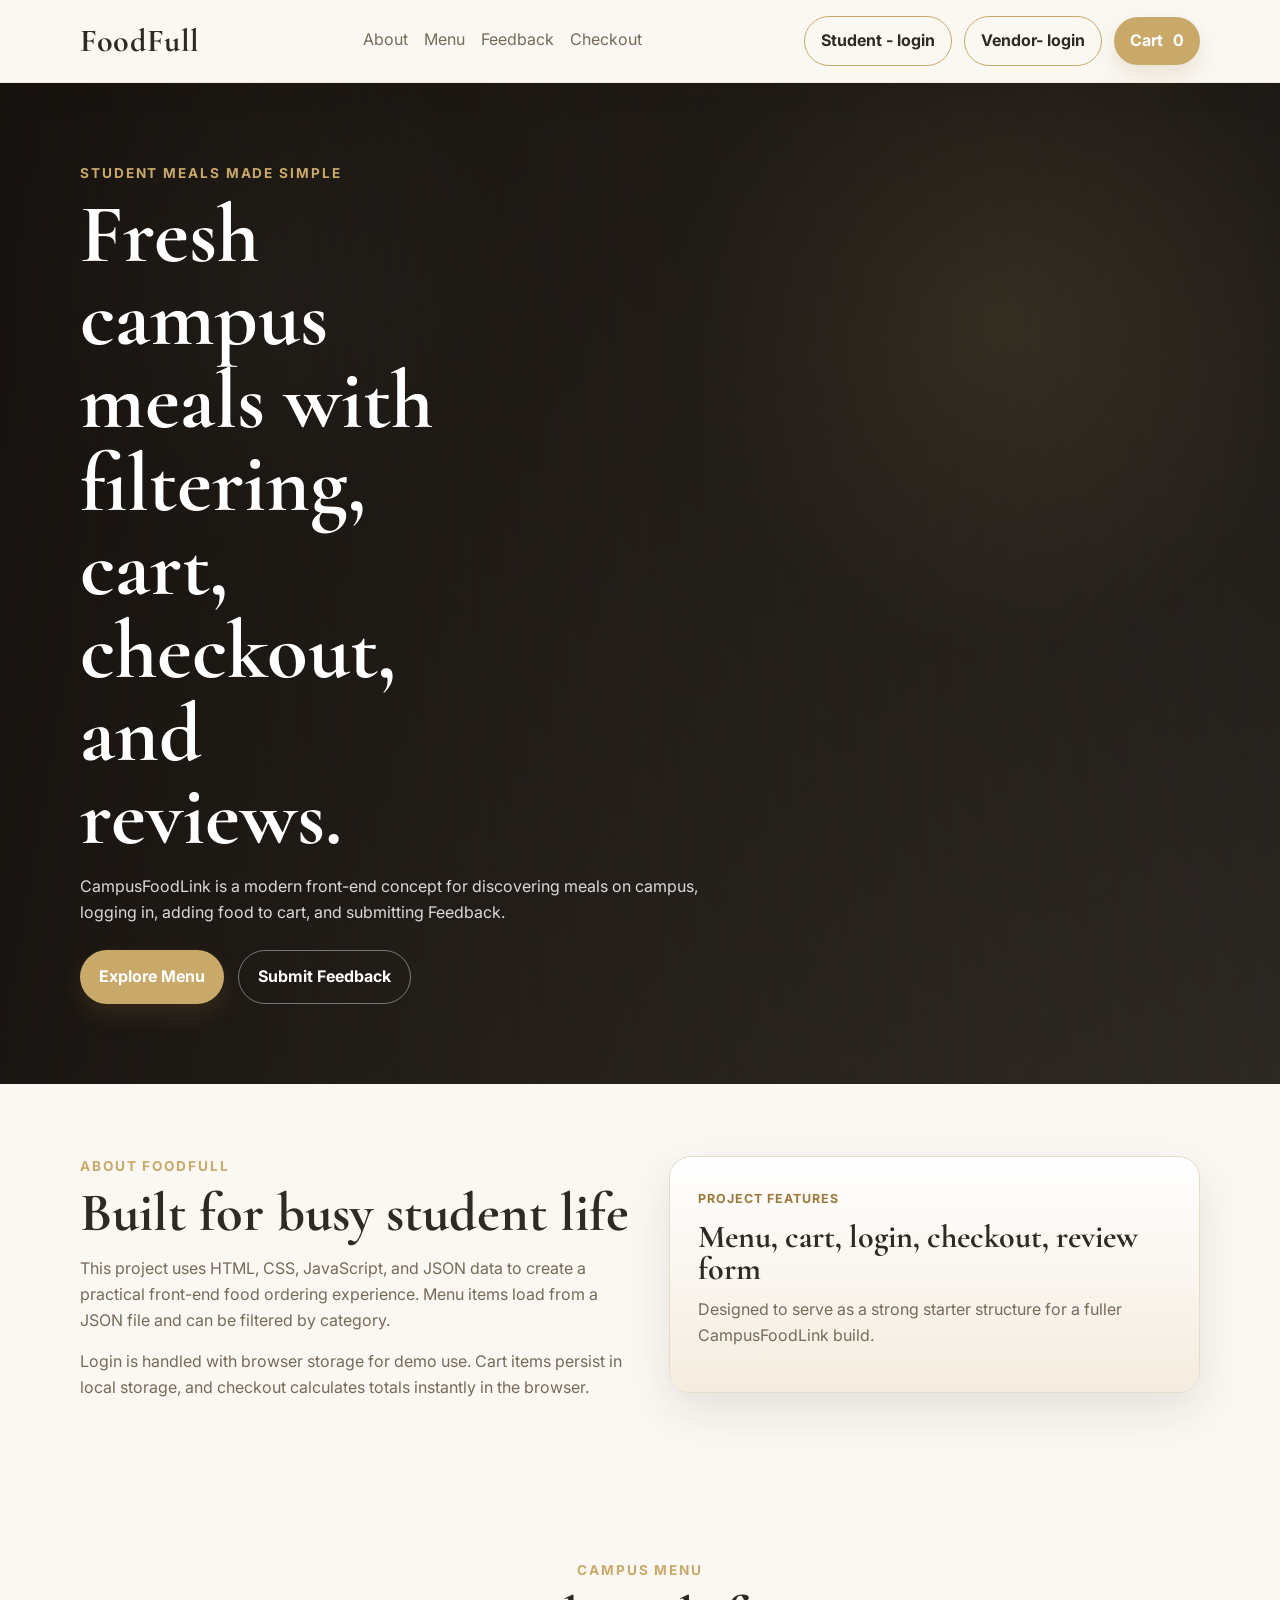
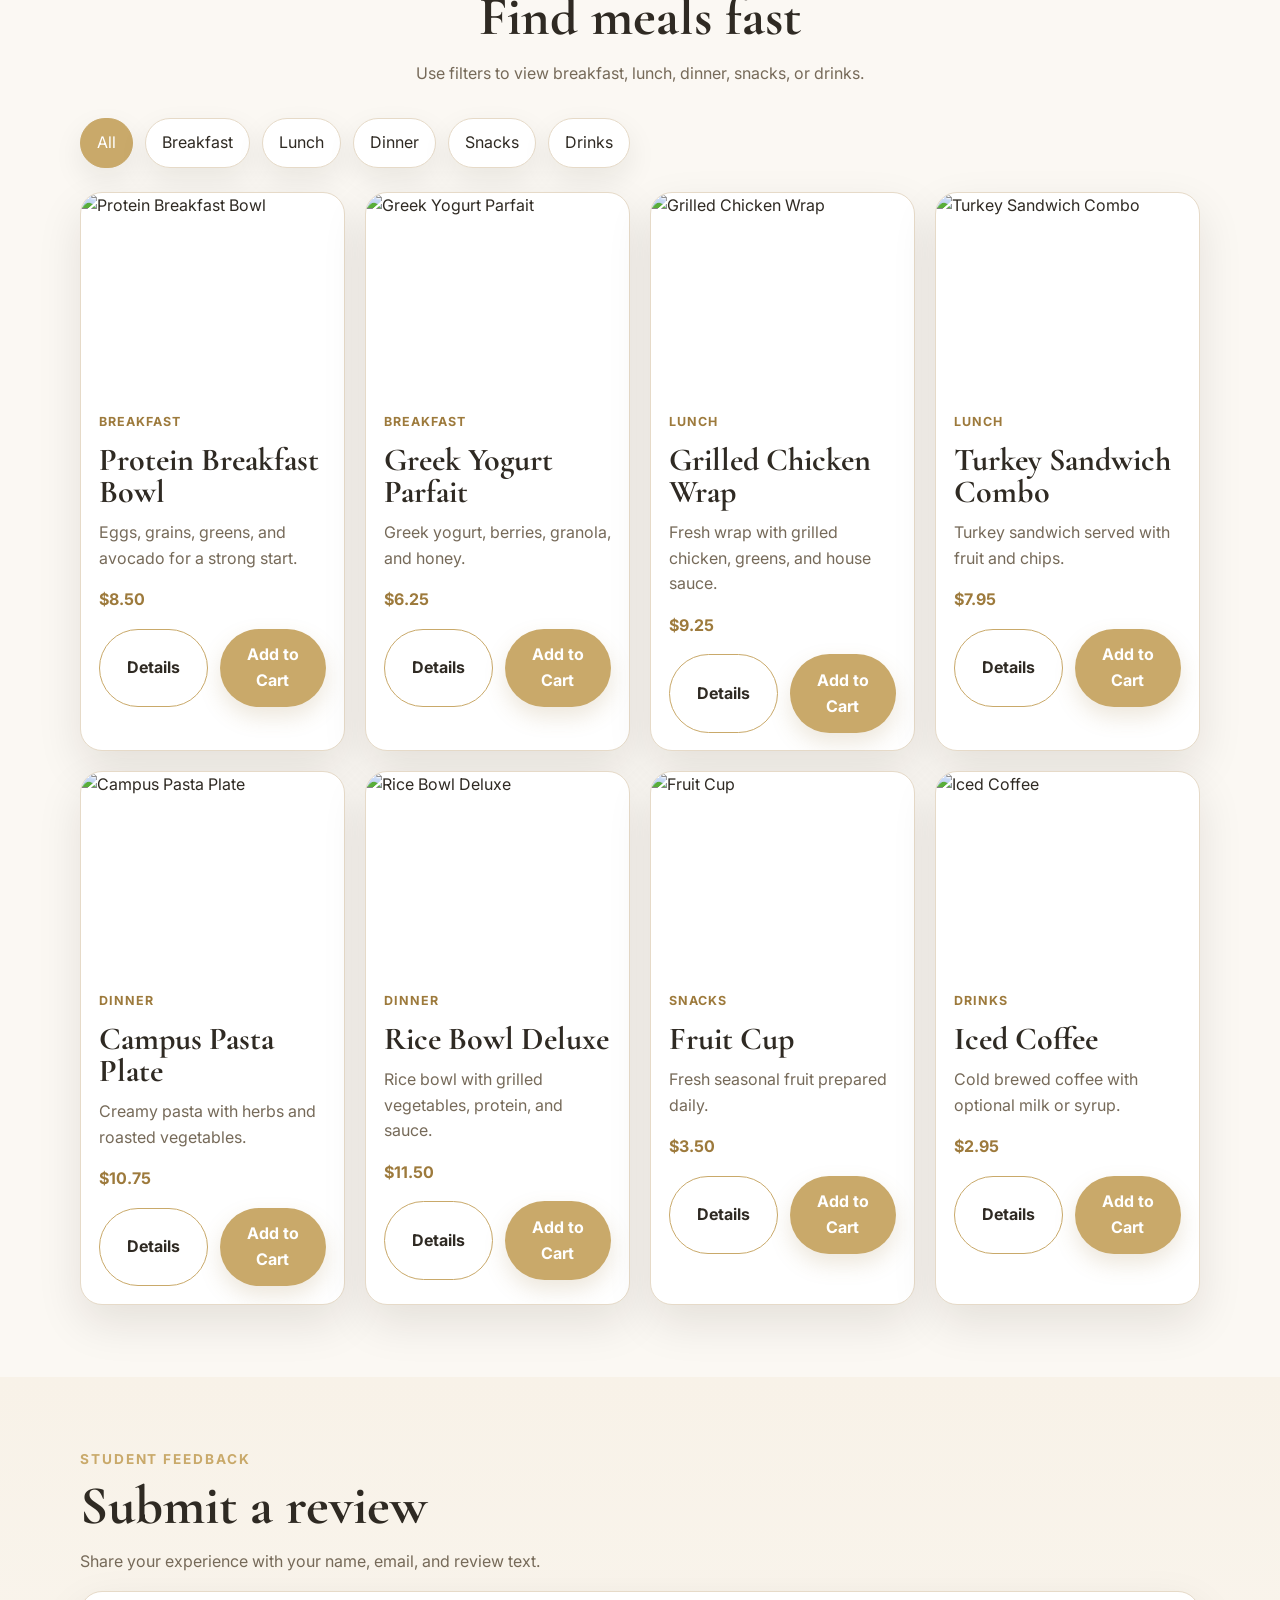
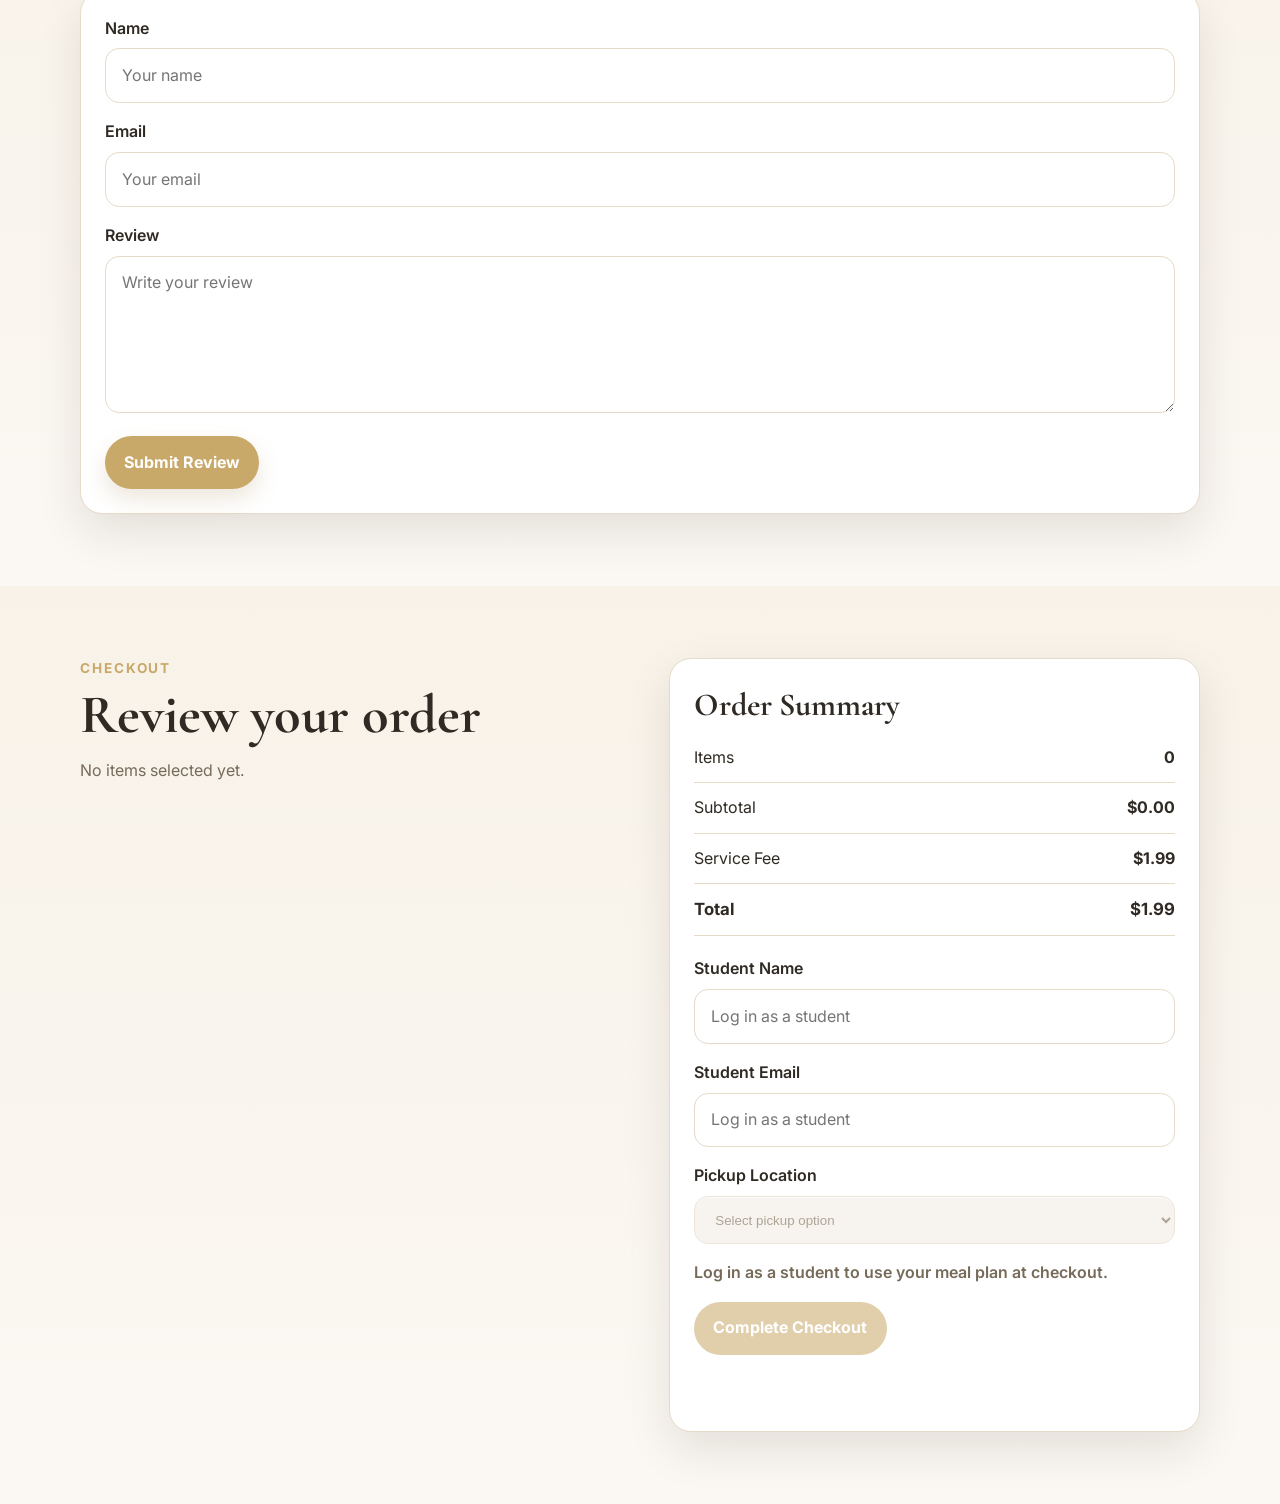
==== commit f2f99375: "Rename CampusFoodLink to FoodFull in index.html" ====
--- a/index.html
+++ b/index.html
@@ -3,8 +3,8 @@
 <head>
   <meta charset="UTF-8" />
   <meta name="viewport" content="width=device-width, initial-scale=1.0" />
-  <title>CampusFoodLink</title>
-  <meta name="description" content="CampusFoodLink helps students discover meals, add items to cart, review food, and simulate checkout." />
+  <title>FoodFull</title>
+  <meta name="description" content="FoodFull helps students discover meals, add items to cart, review food, and simulate checkout." />
   <link rel="preconnect" href="https://fonts.googleapis.com">
   <link rel="preconnect" href="https://fonts.gstatic.com" crossorigin>
   <link href="https://fonts.googleapis.com/css2?family=Cormorant+Garamond:wght@400;500;600;700&family=Inter:wght@400;500;600;700&display=swap" rel="stylesheet">
@@ -13,7 +13,7 @@
 <body>
   <header class="site-header">
     <div class="container nav-wrap">
-      <a class="brand" href="#home">CampusFoodLink</a>
+      <a class="brand" href="#home">FoodFull</a>
       <nav class="site-nav" aria-label="Primary">
         <a href="#about">About</a>
         <a href="#menu">Menu</a>
@@ -36,11 +36,11 @@
         <h1>Fresh campus meals with filtering, cart, checkout, and reviews.</h1>
         <p class="hero-copy">
           CampusFoodLink is a modern front-end concept for discovering meals on campus,
-          logging in, adding food to cart, and submitting reviews.
+          logging in, adding food to cart, and submitting Feedback.
         </p>
         <div class="hero-actions">
           <a class="button" href="#menu">Explore Menu</a>
-          <a class="button button-ghost" href="#reviews">Submit a Review</a>
+          <a class="button button-ghost" href="#reviews">Submit Feedback</a>
         </div>
       </div>
     </section>
@@ -48,7 +48,7 @@
     <section class="section-gap" id="about">
       <div class="container two-col">
         <div>
-          <p class="eyebrow">About CampusFoodLink</p>
+          <p class="eyebrow">About FoodFull</p>
           <h2>Built for busy student life</h2>
           <p>
             This project uses HTML, CSS, JavaScript, and JSON data to create a practical
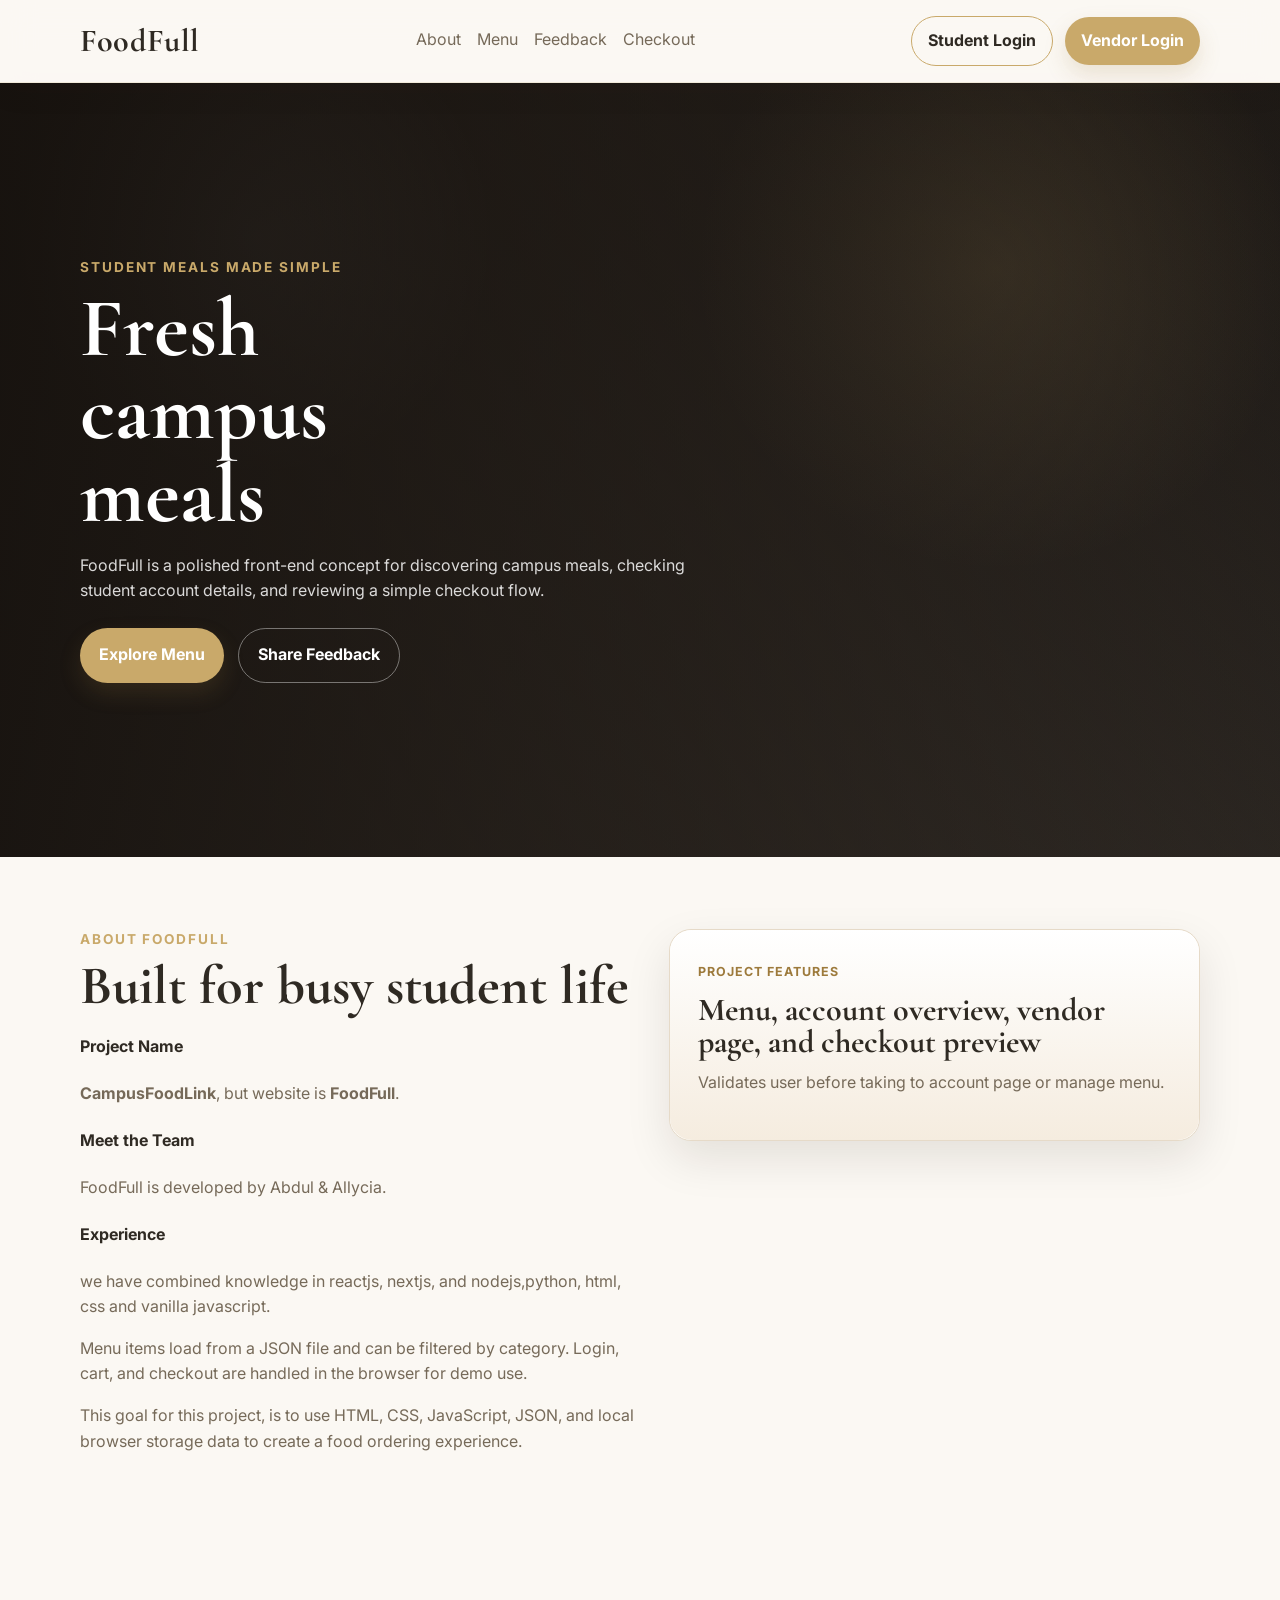
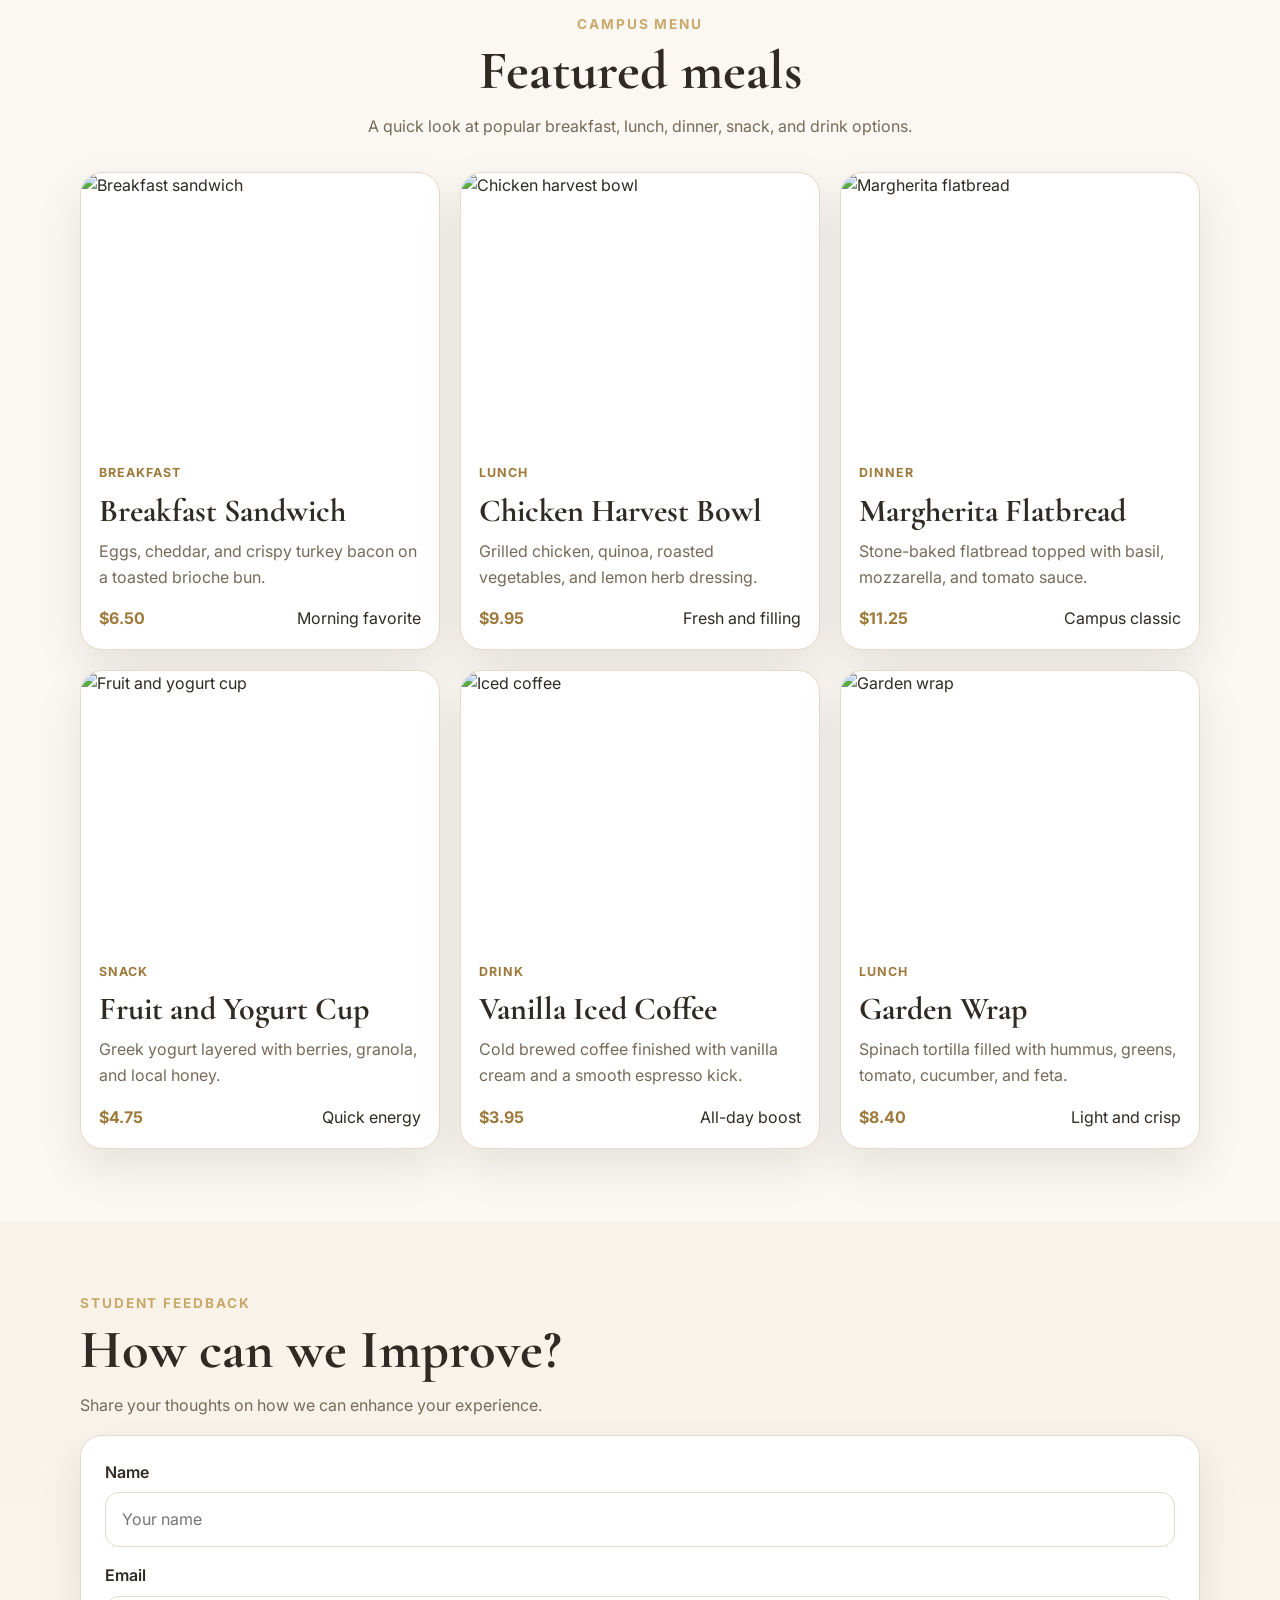
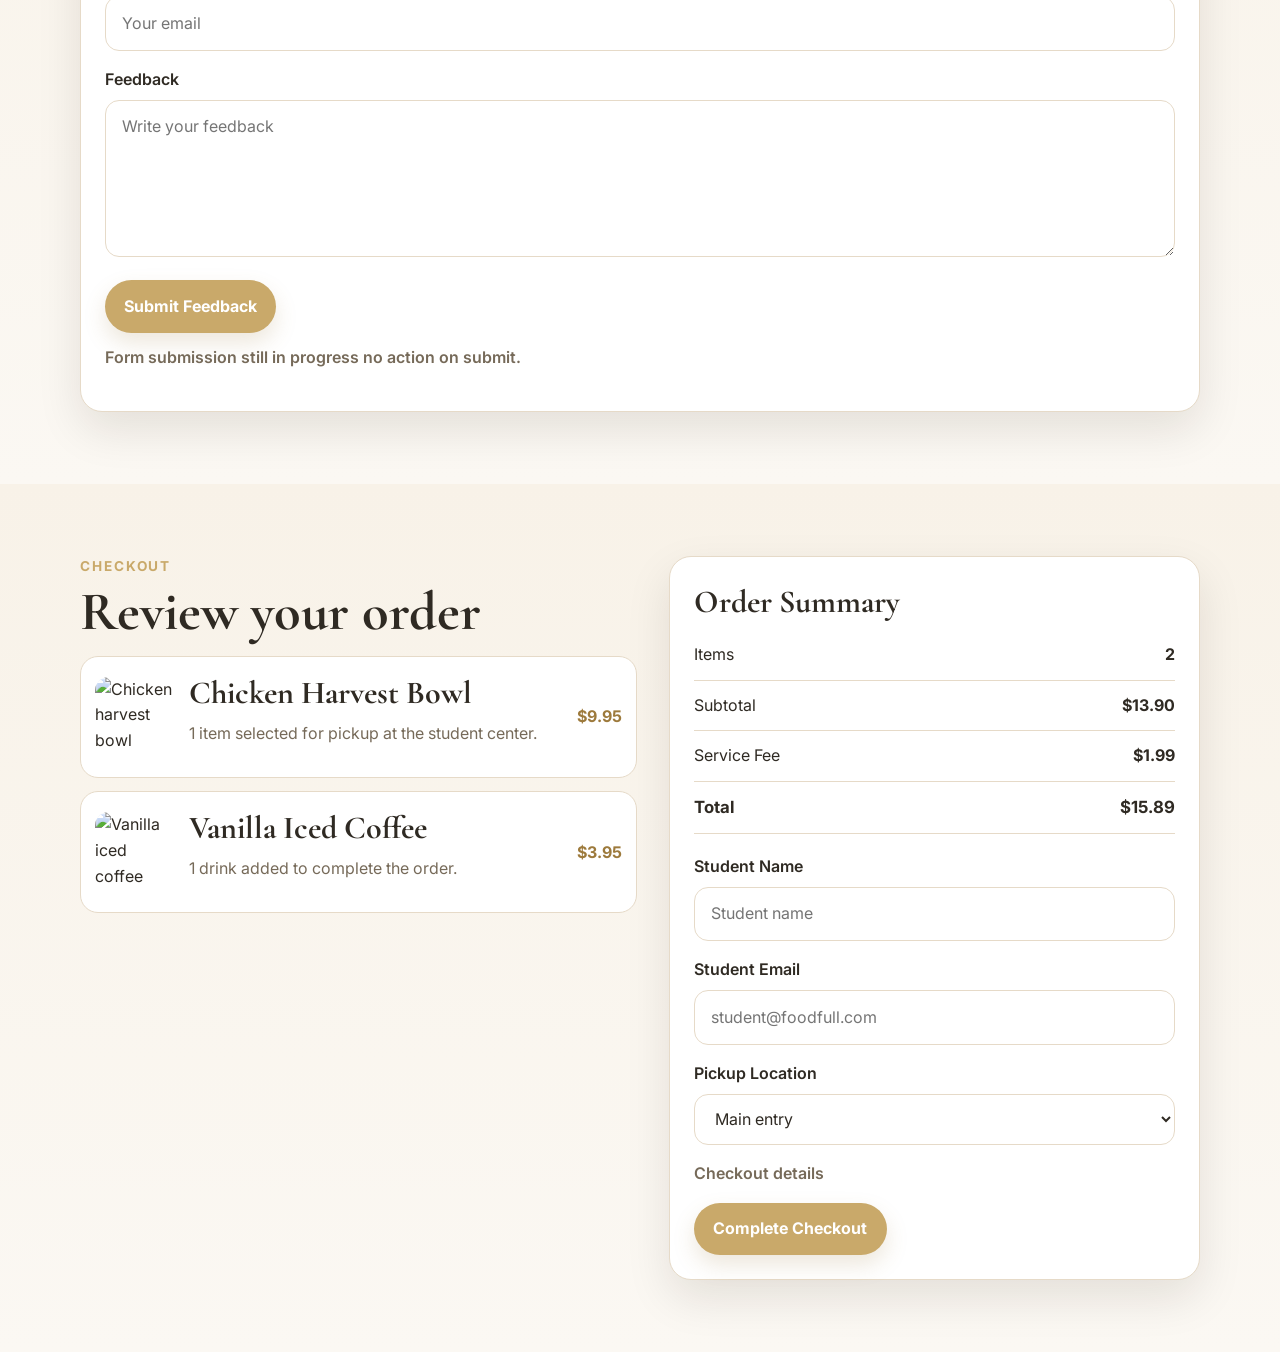
==== commit 67d76477: "Add files via upload" ====
--- a/index.html
+++ b/index.html
@@ -4,7 +4,7 @@
   <meta charset="UTF-8" />
   <meta name="viewport" content="width=device-width, initial-scale=1.0" />
   <title>FoodFull</title>
-  <meta name="description" content="FoodFull helps students discover meals, add items to cart, review food, and simulate checkout." />
+  <meta name="description" content="FoodFull helps students discover meals, browse the campus menu, and review checkout details." />
   <link rel="preconnect" href="https://fonts.googleapis.com">
   <link rel="preconnect" href="https://fonts.gstatic.com" crossorigin>
   <link href="https://fonts.googleapis.com/css2?family=Cormorant+Garamond:wght@400;500;600;700&family=Inter:wght@400;500;600;700&display=swap" rel="stylesheet">
@@ -14,16 +14,15 @@
   <header class="site-header">
     <div class="container nav-wrap">
       <a class="brand" href="#home">FoodFull</a>
-      <nav class="site-nav" aria-label="Primary">
+      <nav class="site-nav">
         <a href="#about">About</a>
         <a href="#menu">Menu</a>
         <a href="#reviews">Feedback</a>
         <a href="#checkout">Checkout</a>
       </nav>
       <div class="nav-actions">
-        <button id="loginToggle" class="button button-outline button-small">Student - login</button>
-        <button id="vendorToggle" class="button button-outline button-small">Vendor- login</button>
-        <button id="cartToggle" class="button button-small">Cart <span style="padding-right: 10px;"> </span> <span id="cartCount"> 0</span></button>
+        <button id="studentLoginButton" class="button button-outline button-small" type="button">Student Login</button>
+        <button id="vendorLoginButton" class="button button-small" type="button">Vendor Login</button>
       </div>
     </div>
   </header>
@@ -33,14 +32,14 @@
       <div class="hero-overlay"></div>
       <div class="container hero-content">
         <p class="eyebrow">Student meals made simple</p>
-        <h1>Fresh campus meals with filtering, cart, checkout, and reviews.</h1>
+        <h1>Fresh campus meals</h1>
         <p class="hero-copy">
-          CampusFoodLink is a modern front-end concept for discovering meals on campus,
-          logging in, adding food to cart, and submitting Feedback.
+          FoodFull is a polished front-end concept for discovering campus meals,
+          checking student account details, and reviewing a simple checkout flow.
         </p>
         <div class="hero-actions">
           <a class="button" href="#menu">Explore Menu</a>
-          <a class="button button-ghost" href="#reviews">Submit Feedback</a>
+          <a class="button button-ghost" href="#reviews">Share Feedback</a>
         </div>
       </div>
     </section>
@@ -50,20 +49,32 @@
         <div>
           <p class="eyebrow">About FoodFull</p>
           <h2>Built for busy student life</h2>
+          <h4>Project Name</h4>
+          <p><b>CampusFoodLink</b>, but website is <b>FoodFull</b>.</p>
+          <h4>
+            Meet the Team
+          </h4>
           <p>
-            This project uses HTML, CSS, JavaScript, and JSON data to create a practical
-            front-end food ordering experience. Menu items load from a JSON file and can be filtered by category.
+            FoodFull is developed by Abdul & Allycia.
+          </p>
+          <h4>
+            Experience
+          </h4>
+          <p>
+            we have combined knowledge in reactjs, nextjs, and nodejs,python, html, css and vanilla javascript.
           </p>
           <p>
-            Login is handled with browser storage for demo use. Cart items persist in local storage,
-            and checkout calculates totals instantly in the browser.
+            Menu items load from a JSON file and can be filtered by category. Login, cart, and checkout are handled in the browser for demo use.
+          </p>
+          <p>
+            This goal for this project, is to use HTML, CSS, JavaScript, JSON, and local browser storage data to create a food ordering experience.
           </p>
         </div>
         <div class="info-panel">
           <div class="info-card">
             <span class="tag">Project features</span>
-            <h3>Menu, cart, login, checkout, review form</h3>
-            <p>Designed to serve as a strong starter structure for a fuller CampusFoodLink build.</p>
+            <h3>Menu, account overview, vendor page, and checkout preview</h3>
+            <p>Validates user before taking to account page or manage menu.</p>
           </div>
         </div>
       </div>
@@ -73,20 +84,89 @@
       <div class="container">
         <div class="section-heading center">
           <p class="eyebrow">Campus menu</p>
-          <h2>Find meals fast</h2>
-          <p>Use filters to view breakfast, lunch, dinner, snacks, or drinks.</p>
-        </div>
-
-        <div class="filter-bar" id="filterBar">
-          <button class="filter-button active" data-category="all">All</button>
-          <button class="filter-button" data-category="breakfast">Breakfast</button>
-          <button class="filter-button" data-category="lunch">Lunch</button>
-          <button class="filter-button" data-category="dinner">Dinner</button>
-          <button class="filter-button" data-category="snacks">Snacks</button>
-          <button class="filter-button" data-category="drinks">Drinks</button>
-        </div>
-
-        <div id="menuGrid" class="menu-grid"></div>
+          <h2>Featured meals</h2>
+          <p>A quick look at popular breakfast, lunch, dinner, snack, and drink options.</p>
+        </div>
+
+        <div class="menu-grid">
+          <article class="menu-card">
+            <img src="https://images.unsplash.com/photo-1482049016688-2d3e1b311543?auto=format&fit=crop&w=900&q=80" alt="Breakfast sandwich">
+            <div class="menu-card-body">
+              <span class="tag">Breakfast</span>
+              <h3>Breakfast Sandwich</h3>
+              <p>Eggs, cheddar, and crispy turkey bacon on a toasted brioche bun.</p>
+              <div class="price-row">
+                <strong class="price">$6.50</strong>
+                <span>Morning favorite</span>
+              </div>
+            </div>
+          </article>
+
+          <article class="menu-card">
+            <img src="https://images.unsplash.com/photo-1546069901-ba9599a7e63c?auto=format&fit=crop&w=900&q=80" alt="Chicken harvest bowl">
+            <div class="menu-card-body">
+              <span class="tag">Lunch</span>
+              <h3>Chicken Harvest Bowl</h3>
+              <p>Grilled chicken, quinoa, roasted vegetables, and lemon herb dressing.</p>
+              <div class="price-row">
+                <strong class="price">$9.95</strong>
+                <span>Fresh and filling</span>
+              </div>
+            </div>
+          </article>
+
+          <article class="menu-card">
+            <img src="https://images.unsplash.com/photo-1513104890138-7c749659a591?auto=format&fit=crop&w=900&q=80" alt="Margherita flatbread">
+            <div class="menu-card-body">
+              <span class="tag">Dinner</span>
+              <h3>Margherita Flatbread</h3>
+              <p>Stone-baked flatbread topped with basil, mozzarella, and tomato sauce.</p>
+              <div class="price-row">
+                <strong class="price">$11.25</strong>
+                <span>Campus classic</span>
+              </div>
+            </div>
+          </article>
+
+          <article class="menu-card">
+            <img src="https://images.unsplash.com/photo-1509440159596-0249088772ff?auto=format&fit=crop&w=900&q=80" alt="Fruit and yogurt cup">
+            <div class="menu-card-body">
+              <span class="tag">Snack</span>
+              <h3>Fruit and Yogurt Cup</h3>
+              <p>Greek yogurt layered with berries, granola, and local honey.</p>
+              <div class="price-row">
+                <strong class="price">$4.75</strong>
+                <span>Quick energy</span>
+              </div>
+            </div>
+          </article>
+
+          <article class="menu-card">
+            <img src="https://images.unsplash.com/photo-1461023058943-07fcbe16d735?auto=format&fit=crop&w=900&q=80" alt="Iced coffee">
+            <div class="menu-card-body">
+              <span class="tag">Drink</span>
+              <h3>Vanilla Iced Coffee</h3>
+              <p>Cold brewed coffee finished with vanilla cream and a smooth espresso kick.</p>
+              <div class="price-row">
+                <strong class="price">$3.95</strong>
+                <span>All-day boost</span>
+              </div>
+            </div>
+          </article>
+
+          <article class="menu-card">
+            <img src="https://images.unsplash.com/photo-1512621776951-a57141f2eefd?auto=format&fit=crop&w=900&q=80" alt="Garden wrap">
+            <div class="menu-card-body">
+              <span class="tag">Lunch</span>
+              <h3>Garden Wrap</h3>
+              <p>Spinach tortilla filled with hummus, greens, tomato, cucumber, and feta.</p>
+              <div class="price-row">
+                <strong class="price">$8.40</strong>
+                <span>Light and crisp</span>
+              </div>
+            </div>
+          </article>
+        </div>
       </div>
     </section>
 
@@ -94,27 +174,27 @@
       <div class="container review-layout">
         <div>
           <p class="eyebrow">Student feedback</p>
-          <h2>Submit a review</h2>
-          <p>Share your experience with your name, email, and review text.</p>
-        </div>
-
-        <form id="reviewForm" class="review-form card-panel">
+          <h2>How can we Improve?</h2>
+          <p>Share your thoughts on how we can enhance your experience.</p>
+        </div>
+
+        <form class="review-form card-panel">
           <label>
             <span>Name</span>
-            <input type="text" id="reviewName" required placeholder="Your name" />
+            <input type="text" required placeholder="Your name" />
           </label>
           <label>
             <span>Email</span>
-            <input type="email" id="reviewEmail" required placeholder="Your email" />
+            <input type="email" required placeholder="Your email" />
           </label>
           <label>
-            <span>Review</span>
-            <textarea id="reviewText" rows="5" required placeholder="Write your review"></textarea>
+            <span>Feedback</span>
+            <textarea rows="5" required placeholder="Write your feedback"></textarea>
           </label>
-          <button type="submit" class="button">Submit Review</button>
+          <button type="submit" class="button">Submit Feedback</button>
+          <p class="status-message">Form submission still in progress no action on submit.</p>
         </form>
       </div>
-
     </section>
 
     <section class="section-gap checkout-section" id="checkout">
@@ -122,136 +202,111 @@
         <div>
           <p class="eyebrow">Checkout</p>
           <h2>Review your order</h2>
-          <div id="checkoutItems" class="checkout-items"></div>
+          <div class="checkout-items">
+            <article class="checkout-item">
+              <img src="https://images.unsplash.com/photo-1546069901-ba9599a7e63c?auto=format&fit=crop&w=400&q=80" alt="Chicken harvest bowl">
+              <div>
+                <h3>Chicken Harvest Bowl</h3>
+                <p>1 item selected for pickup at the student center.</p>
+              </div>
+              <strong class="price">$9.95</strong>
+            </article>
+            <article class="checkout-item">
+              <img src="https://images.unsplash.com/photo-1461023058943-07fcbe16d735?auto=format&fit=crop&w=400&q=80" alt="Vanilla iced coffee">
+              <div>
+                <h3>Vanilla Iced Coffee</h3>
+                <p>1 drink added to complete the order.</p>
+              </div>
+              <strong class="price">$3.95</strong>
+            </article>
+          </div>
         </div>
 
         <div class="card-panel checkout-summary">
           <h3>Order Summary</h3>
           <div class="summary-row">
             <span>Items</span>
-            <strong id="summaryCount">0</strong>
+            <strong>2</strong>
           </div>
           <div class="summary-row">
             <span>Subtotal</span>
-            <strong id="summarySubtotal">$0.00</strong>
+            <strong>$13.90</strong>
           </div>
           <div class="summary-row">
             <span>Service Fee</span>
-            <strong id="summaryFee">$1.99</strong>
+            <strong>$1.99</strong>
           </div>
           <div class="summary-row total">
             <span>Total</span>
-            <strong id="summaryTotal">$1.99</strong>
-          </div>
-
-          <form id="checkoutForm" class="checkout-form">
+            <strong>$15.89</strong>
+          </div>
+
+          <form class="checkout-form">
             <label>
               <span>Student Name</span>
-              <input type="text" id="checkoutName" required placeholder="Log in as a student" readonly />
+              <input type="text" placeholder="Student name" />
             </label>
             <label>
               <span>Student Email</span>
-              <input type="email" id="checkoutEmail" required placeholder="Log in as a student" readonly />
+              <input type="email" placeholder="student@foodfull.com" />
             </label>
             <label>
               <span>Pickup Location</span>
-              <select id="checkoutLocation" required>
-                <option value="">Select pickup option</option>
-                <option value="Drive-thru">Drive-thru</option>
-                <option value="Side-entry">Side-entry</option>
-                <option value="Main entry">Main entry</option>
+              <select>
+                <option>Main entry</option>
+                <option>Side-entry</option>
+                <option>Drive-thru</option>
               </select>
             </label>
-            <p id="checkoutAccountHint" class="status-message">Log in as a student to use your meal plan at checkout.</p>
-            <button id="checkoutSubmit" type="submit" class="button">Complete Checkout</button>
+            <p class="status-message">Checkout details</p>
+            <button type="submit" class="button">Complete Checkout</button>
           </form>
-          <p id="checkoutMessage" class="status-message" role="status" aria-live="polite"></p>
         </div>
       </div>
     </section>
   </main>
 
-  <aside id="loginModal" class="modal hidden" aria-hidden="true" role="dialog" aria-modal="true" aria-labelledby="loginTitle">
+  <aside id="studentModal" class="modal hidden">
     <div class="modal-card">
-      <button id="closeLogin" class="close-button" aria-label="Close">&times;</button>
-      <p class="eyebrow">Student access</p>
-      <h2 id="loginTitle">Student Login</h2>
-      <p class="modal-copy">Use the demo student account to sign in on the main page.</p>
-      <p class="credential-note"><strong>Email:</strong> student@campusfoodlink.com<br><strong>Password:</strong> student123</p>
-      <form id="loginForm" class="login-form">
+      <button class="modal-close" id="closeStudentModal" type="button" aria-label="Close student login">&times;</button>
+      <p class="eyebrow">Student Access</p>
+      <h2>Student Login</h2>
+      <p class="modal-copy">Use the demo student login below to open the account page.</p>
+      <p class="credential-note"><strong>Email:</strong> student@foodfull.com<br><strong>Password:</strong> student123</p>
+      <form id="studentLoginForm" class="modal-form">
         <label>
           <span>Email</span>
-          <input type="email" id="loginEmail" required placeholder="Student email" />
+          <input id="studentEmail" type="email" required placeholder="student@foodfull.com" />
         </label>
         <label>
           <span>Password</span>
-          <input type="password" id="loginPassword" required placeholder="Student password" />
+          <input id="studentPassword" type="password" required placeholder="student123" />
         </label>
-        <button type="submit" class="button">Login</button>
+        <button class="button" type="submit">Login</button>
       </form>
-      <p id="loginStatus" class="status-message" role="status" aria-live="polite"></p>
+      <p id="studentLoginMessage" class="status-message"></p>
     </div>
   </aside>
 
-  <aside id="cartDrawer" class="cart-drawer hidden" aria-hidden="true" role="dialog" aria-modal="true" aria-labelledby="cartTitle">
-    <div class="cart-panel">
-      <div class="cart-header">
-        <h2 id="cartTitle">Your Cart</h2>
-        <button id="closeCart" class="close-button" aria-label="Close">&times;</button>
-      </div>
-      <div id="cartItems" class="cart-items"></div>
-      <div class="cart-footer">
-        <div class="summary-row total">
-          <span>Total</span>
-          <strong id="cartTotal">$0.00</strong>
-        </div>
-        <a href="#checkout" id="goCheckout" class="button">Go to Checkout</a>
-      </div>
-    </div>
-  </aside>
-
-  <aside id="vendorModal" class="modal hidden" aria-hidden="true" role="dialog" aria-modal="true" aria-labelledby="vendorTitle">
+  <aside id="vendorModal" class="modal hidden">
     <div class="modal-card">
-      <button id="closeVendor" class="close-button" aria-label="Close">&times;</button>
-      <p class="eyebrow">Vendor access</p>
-      <h2 id="vendorTitle">Vendor Login</h2>
-      <p class="modal-copy">Use the demo vendor account to open the Manage Menu page.</p>
-      <p class="credential-note"><strong>Email:</strong> vendor@campusfoodlink.com<br><strong>Password:</strong> vendor123</p>
-      <form id="vendorForm" class="login-form">
+      <button class="modal-close" id="closeVendorModal" type="button" aria-label="Close vendor login">&times;</button>
+      <p class="eyebrow">Vendor Access</p>
+      <h2>Vendor Login</h2>
+      <p class="modal-copy">Use the demo vendor login below to open the manage menu page.</p>
+      <p class="credential-note"><strong>Email:</strong> vendor@foodfull.com<br><strong>Password:</strong> vendor123</p>
+      <form id="vendorLoginForm" class="modal-form">
         <label>
           <span>Email</span>
-          <input type="email" id="vendorEmail" required placeholder="Vendor email" />
+          <input id="vendorEmail" type="email" required placeholder="vendor@foodfull.com" />
         </label>
         <label>
           <span>Password</span>
-          <input type="password" id="vendorPassword" required placeholder="Vendor password" />
+          <input id="vendorPassword" type="password" required placeholder="vendor123" />
         </label>
-        <button type="submit" class="button">Open Manage Menu</button>
+        <button class="button" type="submit">Login</button>
       </form>
-      <p id="vendorStatus" class="status-message" role="status" aria-live="polite"></p>
-    </div>
-  </aside>
-
-  <aside id="reviewThanksModal" class="modal hidden" aria-hidden="true" role="dialog" aria-modal="true" aria-labelledby="reviewThanksTitle">
-    <div class="modal-card">
-      <button id="closeReviewThanks" class="close-button" aria-label="Close">&times;</button>
-      <p class="eyebrow">Feedback received</p>
-      <h2 id="reviewThanksTitle">Thank you for submitting your feedback.</h2>
-      <p>We appreciate your response.</p>
-      <button id="reviewThanksConfirm" class="button">Close</button>
-    </div>
-  </aside>
-
-  <aside id="checkoutThanksModal" class="modal hidden" aria-hidden="true" role="dialog" aria-modal="true" aria-labelledby="checkoutThanksTitle">
-    <div class="modal-card">
-      <button id="closeCheckoutThanks" class="close-button" aria-label="Close">&times;</button>
-      <p class="eyebrow">Order confirmed</p>
-      <h2 id="checkoutThanksTitle">Checkout complete.</h2>
-      <p>Please check email for receipt.</p>
-      <div class="hero-actions">
-        <button id="viewOrderStatus" class="button button-outline">View Order Status</button>
-        <button id="checkoutThanksConfirm" class="button">Close</button>
-      </div>
+      <p id="vendorLoginMessage" class="status-message"></p>
     </div>
   </aside>
 
--- a/styles.css
+++ b/styles.css
@@ -1,4 +1,5 @@
-
+/* CSS variables store the main colors, shadows, and radius values in one place so it can be reused later.
+   This is needed so the whole site stays visually consistent and makes future edits are easier. */
 :root{
   --bg:#fbf8f3;
   --surface:#ffffff;
@@ -8,14 +9,14 @@
   --line:#e6dac8;
   --accent:#c9a96a;
   --accent-dark:#9d7a3c;
-  --dark:#16120f;
-  --dark-2:#231d17;
   --shadow:0 18px 45px rgba(29,21,13,0.10);
   --shadow-soft:0 12px 30px rgba(29,21,13,0.08);
   --shadow-strong:0 24px 60px rgba(29,21,13,0.16);
   --radius:22px;
 }
 
+/* removes the default spacing in browsers, and font family.
+   This is needed to create without the default spacings getting in the way. A starting point across pages. */
 *{box-sizing:border-box}
 html{scroll-behavior:smooth}
 body{
@@ -27,22 +28,31 @@
   overflow-x:hidden;
 }
 
+/* defaults for elements. keeps links, images, and form controls visually consistent without recreating over and over.
+   This is needed so common elements behave the same throughout the site. */
 a{text-decoration:none;color:inherit}
 img{display:block;max-width:100%}
-button,input,textarea{font:inherit}
-
+button,input,textarea,select{font:inherit}
+
+/* transitions add a smoother feel to interactive elements. 
+   This is needed to make hover and focus change as mouse hovers to a subtle effect that looks nice. */
 a,
 button,
 input,
-textarea{
+textarea,
+select{
   transition:color 0.22s ease, background-color 0.22s ease, border-color 0.22s ease, transform 0.22s ease, box-shadow 0.22s ease, opacity 0.22s ease;
 }
 
+/* The main container centers content and limits line width.
+   This is needed so large screens do not stretch layouts too wide. */
 .container{
   width:min(1120px,calc(100% - 2rem));
   margin:0 auto;
 }
 
+/* Header and navigation styles keep the top bar visible and organize branding, links, and login actions.
+   This is needed because the header is the main navigation point across the project. */
 .site-header{
   position:sticky;
   top:0;
@@ -116,6 +126,8 @@
   align-items:center;
 }
 
+/* Button variants define the primary, outline, ghost, and compact button styles.
+   This is needed so actions look consistent while still showing different importance levels. */
 .button{
   display:inline-flex;
   align-items:center;
@@ -137,13 +149,6 @@
   box-shadow:0 14px 26px rgba(157,122,60,0.24);
 }
 
-.button:disabled{
-  opacity:0.55;
-  cursor:not-allowed;
-  transform:none;
-  box-shadow:none;
-}
-
 .button-outline{
   background:transparent;
   color:var(--text);
@@ -169,12 +174,9 @@
 }
 
 .button:focus-visible,
-.filter-button:focus-visible,
-.close-button:focus-visible,
-.qty-button:focus-visible,
-.remove-link:focus-visible,
 input:focus-visible,
 textarea:focus-visible,
+select:focus-visible,
 .site-nav a:focus-visible,
 .brand:focus-visible{
   outline:3px solid rgba(201,169,106,0.32);
@@ -186,6 +188,8 @@
   padding:0.7rem 1rem;
 }
 
+/* The hero section creates the large visual introduction at the top of each page.
+   This is needed to immediately establish the site's branding and first impression. */
 .hero{
   position:relative;
   min-height:86svh;
@@ -216,6 +220,8 @@
   animation:fadeUp 0.8s ease both;
 }
 
+/* Shared text helpers control heading scale, eyebrow labels, and hero spacing.
+   This is needed to keep the main content hierarchy readable and consistent. */
 .eyebrow{
   margin:0 0 0.5rem;
   color:var(--accent);
@@ -258,6 +264,8 @@
   margin-top:1.5rem;
 }
 
+/* Section spacing and multi-column layout utilities structure larger content blocks.
+   This is needed so different sections align cleanly without repeating layout code. */
 .section-gap{
   padding:4.5rem 0;
 }
@@ -269,6 +277,8 @@
   align-items:start;
 }
 
+/* Reusable surface styles create the card look used across info panels, menu cards, and other content areas.
+   This is needed to give the interface a unified panel system. */
 .info-panel,
 .card-panel,
 .menu-card,
@@ -293,6 +303,8 @@
   box-shadow:var(--shadow-strong);
 }
 
+/* Small labels and centered section headings help identify categories and introduce sections.
+   This is needed to make scanning content faster for users. */
 .tag{
   display:inline-block;
   margin-bottom:0.4rem;
@@ -309,39 +321,11 @@
   margin:0 auto 2rem;
 }
 
-.filter-bar{
-  display:flex;
-  gap:0.75rem;
-  flex-wrap:wrap;
-  margin-bottom:1.5rem;
-}
-
-.filter-button{
-  min-height:40px;
-  padding:0.7rem 1rem;
-  border-radius:999px;
-  border:1px solid var(--line);
-  background:#fff;
-  color:var(--text);
-  cursor:pointer;
-  box-shadow:var(--shadow-soft);
-}
-
-.filter-button:hover{
-  transform:translateY(-2px);
-  border-color:var(--accent);
-  color:var(--accent-dark);
-}
-
-.filter-button.active{
-  background:var(--accent);
-  border-color:var(--accent);
-  color:#fff;
-}
-
+/* Menu grid and card styles lay out featured food items with images and pricing.
+   This is needed to present menu content in a clean, easy-to-browse format. */
 .menu-grid{
   display:grid;
-  grid-template-columns:repeat(4,1fr);
+  grid-template-columns:repeat(3,1fr);
   gap:1.25rem;
 }
 
@@ -383,19 +367,9 @@
   font-weight:700;
 }
 
-.menu-actions{
-  display:flex;
-  gap:0.75rem;
-  margin-top:1rem;
-}
-
-.menu-actions .button,
-.menu-actions .button-outline{
-  flex:1;
-}
-
+/* Review and checkout section wrappers add shared backgrounds and internal spacing.
+   This is needed to visually separate these sections from the rest of the page. */
 .review-section,
-.status-section,
 .checkout-section{
   background:linear-gradient(180deg,#f8f2e8,#fbf8f3);
 }
@@ -410,15 +384,27 @@
   padding:1.5rem;
 }
 
+/* Form label helpers keep review, checkout, and modal forms readable.
+   This is needed so labels and inputs line up consistently in every form. */
+.modal-form label{
+  display:block;
+  margin-bottom:1rem;
+}
+
+.modal-form span{
+  display:block;
+  margin-bottom:0.45rem;
+  font-weight:600;
+  color:var(--text);
+}
+
 .review-form label,
-.login-form label,
 .checkout-form label{
   display:block;
   margin-bottom:1rem;
 }
 
 .review-form span,
-.login-form span,
 .checkout-form span{
   display:block;
   margin-bottom:0.45rem;
@@ -426,6 +412,8 @@
   color:var(--text);
 }
 
+/* Shared form control styles handle the size, border, hover, and focus behavior of inputs.
+   This is needed to make forms feel polished and usable across the site. */
 select,
 input,
 textarea{
@@ -445,14 +433,6 @@
   border-color:#d4bea0;
 }
 
-select:disabled,
-input:disabled,
-textarea:disabled{
-  background:#f4efe7;
-  color:#8b7e6b;
-  cursor:not-allowed;
-}
-
 select:focus,
 input:focus,
 textarea:focus{
@@ -466,12 +446,67 @@
   resize:vertical;
 }
 
+/* Status text and modal styles power the login popup windows and feedback messages.
+   This is needed for the simple JavaScript login flow on the homepage. */
 .status-message{
   margin-top:0.75rem;
   min-height:1.5rem;
   font-weight:600;
 }
 
+.modal{
+  position:fixed;
+  inset:0;
+  display:grid;
+  place-items:center;
+  padding:1rem;
+  background:rgba(19, 15, 11, 0.58);
+  z-index:60;
+}
+
+.hidden{
+  display:none;
+}
+
+.modal-card{
+  position:relative;
+  width:min(100%, 460px);
+  padding:1.5rem;
+  border:1px solid var(--line);
+  border-radius:24px;
+  background:linear-gradient(180deg, #fff, var(--surface-soft));
+  box-shadow:var(--shadow-strong);
+}
+
+.modal-close{
+  position:absolute;
+  top:0.85rem;
+  right:0.95rem;
+  border:none;
+  background:transparent;
+  color:var(--muted);
+  font-size:2rem;
+  line-height:1;
+  cursor:pointer;
+}
+
+.modal-close:hover{
+  color:var(--accent-dark);
+}
+
+.modal-copy{
+  margin-bottom:0.75rem;
+}
+
+.credential-note{
+  padding:0.9rem 1rem;
+  border:1px solid var(--line);
+  border-radius:16px;
+  background:#fff;
+}
+
+/* Order-status board styles build the tracking layout on the account page.
+   This is needed to show order progress in a structured and visually clear way. */
 .status-board{
   display:grid;
   grid-template-columns:1.35fr 0.9fr;
@@ -603,46 +638,14 @@
   border-bottom:1px solid var(--line);
 }
 
-.modal-copy{
-  margin-bottom:0.75rem;
-}
-
-.credential-note{
-  padding:0.9rem 1rem;
-  border:1px solid var(--line);
-  border-radius:16px;
-  background:linear-gradient(180deg,#fff,var(--surface-soft));
-}
-
-.review-list{
-  display:grid;
-  grid-template-columns:repeat(3,1fr);
-  gap:1rem;
-  margin-top:2rem;
-}
-
-.review-card{
-  padding:1.2rem;
-}
-
-.review-section .card-panel:hover,
-.review-section .review-card:hover{
-  transform:none;
-  box-shadow:var(--shadow);
-}
-
-.review-card small{
-  color:var(--muted);
-}
-
-.checkout-items,
-.cart-items{
+/* Checkout item and summary styles organize selected food items and total pricing.
+   This is needed to keep the order review section readable at a glance. */
+.checkout-items{
   display:grid;
   gap:0.85rem;
 }
 
-.checkout-item,
-.cart-item{
+.checkout-item{
   display:grid;
   grid-template-columns:80px 1fr auto;
   gap:0.85rem;
@@ -654,15 +657,13 @@
   transition:transform 0.22s ease, box-shadow 0.22s ease, border-color 0.22s ease;
 }
 
-.checkout-item:hover,
-.cart-item:hover{
+.checkout-item:hover{
   transform:translateY(-2px);
   border-color:#d9c19d;
   box-shadow:var(--shadow-soft);
 }
 
-.checkout-item img,
-.cart-item img{
+.checkout-item img{
   width:80px;
   height:80px;
   object-fit:cover;
@@ -686,96 +687,8 @@
   margin-top:1.25rem;
 }
 
-.modal,
-.cart-drawer{
-  position:fixed;
-  inset:0;
-  background:rgba(0,0,0,0.52);
-  display:grid;
-  place-items:center;
-  z-index:40;
-}
-
-.hidden{
-  display:none;
-}
-
-.modal-card,
-.cart-panel{
-  width:min(100% - 1.5rem, 520px);
-  background:#fff;
-  border-radius:24px;
-  padding:1.4rem;
-  box-shadow:var(--shadow);
-  animation:modalIn 0.28s ease both;
-}
-
-.cart-panel{
-  width:min(100% - 1rem, 560px);
-  max-height:85svh;
-  overflow:auto;
-}
-
-.close-button{
-  border:none;
-  background:transparent;
-  font-size:2rem;
-  line-height:1;
-  cursor:pointer;
-  border-radius:999px;
-  padding:0.15rem 0.45rem;
-}
-
-.close-button:hover{
-  background:rgba(201,169,106,0.14);
-  color:var(--accent-dark);
-  transform:rotate(90deg);
-}
-
-.cart-header{
-  display:flex;
-  justify-content:space-between;
-  align-items:center;
-  margin-bottom:1rem;
-}
-
-.cart-footer{
-  margin-top:1rem;
-}
-
-.qty-controls{
-  display:flex;
-  align-items:center;
-  gap:0.4rem;
-}
-
-.qty-button{
-  width:32px;
-  height:32px;
-  border-radius:50%;
-  border:1px solid var(--line);
-  background:#fff;
-  cursor:pointer;
-}
-
-.qty-button:hover{
-  border-color:var(--accent);
-  color:var(--accent-dark);
-  transform:translateY(-1px);
-}
-
-.remove-link{
-  color:#b14a36;
-  background:none;
-  border:none;
-  cursor:pointer;
-  padding:0;
-}
-
-.remove-link:hover{
-  color:#8f2f1b;
-}
-
+/* Page-specific hero backgrounds give the vendor and account pages their own identity.
+   This is needed so the secondary pages feel distinct while staying in the same design system. */
 .manage-hero{
   min-height:52svh;
   background:
@@ -792,12 +705,13 @@
     linear-gradient(45deg, #29405d, #1b2a3d 58%, #121923);
 }
 
+/* Account and manage page layout utilities arrange dashboard cards and two-panel sections.
+   This is needed because those pages use denser layouts than the homepage. */
 .account-section,
 .manage-section{
   background:linear-gradient(180deg,#f7f1e8,#fbf8f3);
 }
 
-.account-layout,
 .manage-layout{
   display:grid;
   grid-template-columns:1.2fr 0.95fr;
@@ -813,15 +727,15 @@
 }
 
 .account-balance-card,
-.account-summary-card{
+.account-summary-card,
+.deposit-card,
+.manage-list-panel,
+.manage-form-panel{
   padding:1.5rem;
 }
 
-.deposit-card{
-  height:100%;
-  padding:1.5rem;
-}
-
+/* Balance, deposit, and shared dashboard list styles support the student account view.
+   This is needed to present balances, history, and options in a compact card layout. */
 .balance-amount{
   margin:0.2rem 0 0.6rem;
   color:var(--text);
@@ -834,16 +748,15 @@
   margin:0;
 }
 
-.purchase-history-list{
-  display:grid;
-  gap:1rem;
-}
-
+.purchase-history-list,
+.manage-menu-grid,
 .deposit-form{
   display:grid;
   gap:1rem;
 }
 
+/* Deposit option styling turns radio inputs into larger selectable cards.
+   This is needed to make amount choices easier to notice and click. */
 .deposit-options{
   display:grid;
   grid-template-columns:repeat(4, minmax(0, 1fr));
@@ -872,13 +785,6 @@
   box-shadow:var(--shadow-soft);
   font-weight:700;
   cursor:pointer;
-  transition:transform 0.22s ease, border-color 0.22s ease, box-shadow 0.22s ease, background-color 0.22s ease, color 0.22s ease;
-}
-
-.deposit-option span:hover{
-  transform:translateY(-2px);
-  border-color:var(--accent);
-  color:var(--accent-dark);
 }
 
 .deposit-option input:checked + span{
@@ -888,6 +794,8 @@
   box-shadow:0 14px 26px rgba(157,122,60,0.18);
 }
 
+/* Purchase history styles create the expandable receipt cards on the account page.
+   This is needed so past orders can show more detail without taking too much space. */
 .purchase-card{
   padding:1.3rem 1.4rem;
   border:1px solid var(--line);
@@ -1009,22 +917,14 @@
   font-size:1.05rem;
 }
 
-.manage-list-panel,
-.manage-form-panel{
-  padding:1.5rem;
-}
-
+/* Vendor management styles organize menu items, edit previews, and form actions.
+   This is needed to keep the manage-menu page readable and easy to scan. */
 .manage-header{
   display:flex;
   justify-content:space-between;
   gap:1rem;
   align-items:flex-start;
   margin-bottom:1.5rem;
-}
-
-.manage-menu-grid{
-  display:grid;
-  gap:1rem;
 }
 
 .manage-item-card{
@@ -1070,6 +970,8 @@
   margin-top:1rem;
 }
 
+/* Image preview styles keep sample food images neatly framed in the vendor form area.
+   This is needed so preview content matches the rest of the card-based design. */
 .image-preview-wrap{
   margin-top:0.5rem;
 }
@@ -1084,6 +986,8 @@
   box-shadow:var(--shadow-soft);
 }
 
+/* Keyframes define the small motion effects used in hero entry and status highlights.
+   This is needed to support the few animated elements used across the design. */
 @keyframes fadeUp{
   from{
     opacity:0;
@@ -1095,17 +999,6 @@
   }
 }
 
-@keyframes modalIn{
-  from{
-    opacity:0;
-    transform:translateY(12px) scale(0.98);
-  }
-  to{
-    opacity:1;
-    transform:translateY(0) scale(1);
-  }
-}
-
 @keyframes statusPulse{
   0%, 100%{
     box-shadow:0 10px 22px rgba(157,122,60,0.18);
@@ -1126,15 +1019,15 @@
   }
 }
 
+/* Responsive rules adapt grids, cards, and navigation for tablet and phone screens.
+   This is needed so the site remains usable on smaller devices. */
 @media (max-width: 980px){
   .site-nav{display:none}
   .menu-grid{grid-template-columns:repeat(2,1fr)}
-  .review-list{grid-template-columns:repeat(2,1fr)}
   .two-col{grid-template-columns:1fr}
   .status-board{grid-template-columns:1fr}
   .status-steps{grid-template-columns:1fr}
   .status-steps::before{display:none}
-  .account-layout{grid-template-columns:1fr}
   .account-grid{grid-template-columns:1fr 1fr}
   .manage-layout{grid-template-columns:1fr}
 }
@@ -1147,9 +1040,7 @@
   .hero-content{padding:4rem 0}
   h1{max-width:8ch}
   .menu-grid{grid-template-columns:1fr}
-  .review-list{grid-template-columns:1fr}
-  .checkout-item,.cart-item{grid-template-columns:64px 1fr}
-  .checkout-item .item-side,.cart-item .item-side{grid-column:2}
+  .checkout-item{grid-template-columns:64px 1fr}
   .account-grid{grid-template-columns:1fr}
   .deposit-options{grid-template-columns:repeat(2, minmax(0, 1fr))}
   .purchase-card-header{flex-direction:column}
@@ -1157,4 +1048,5 @@
   .manage-header{flex-direction:column}
   .manage-item-card{grid-template-columns:1fr}
   .manage-item-card img{width:100%;height:auto;aspect-ratio:4/3}
-}
+  .modal-card{padding:1.25rem}
+}
